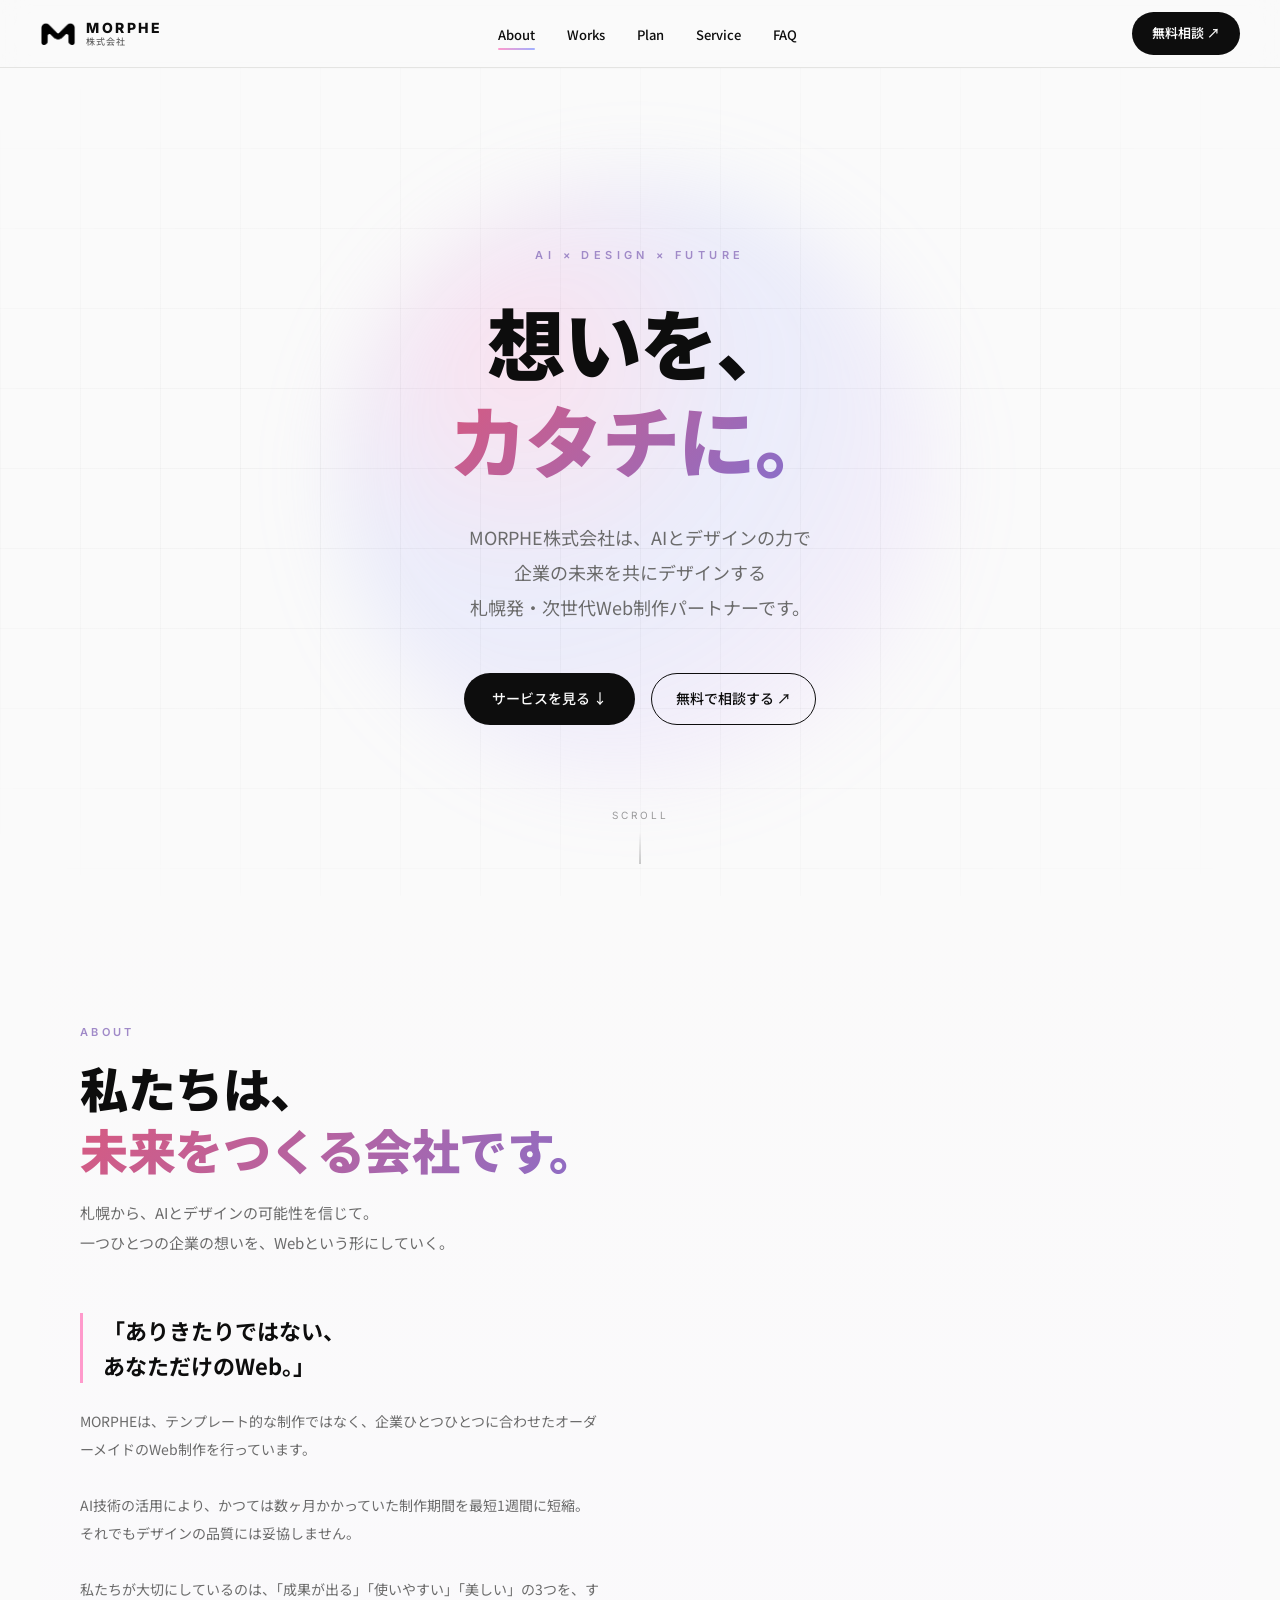
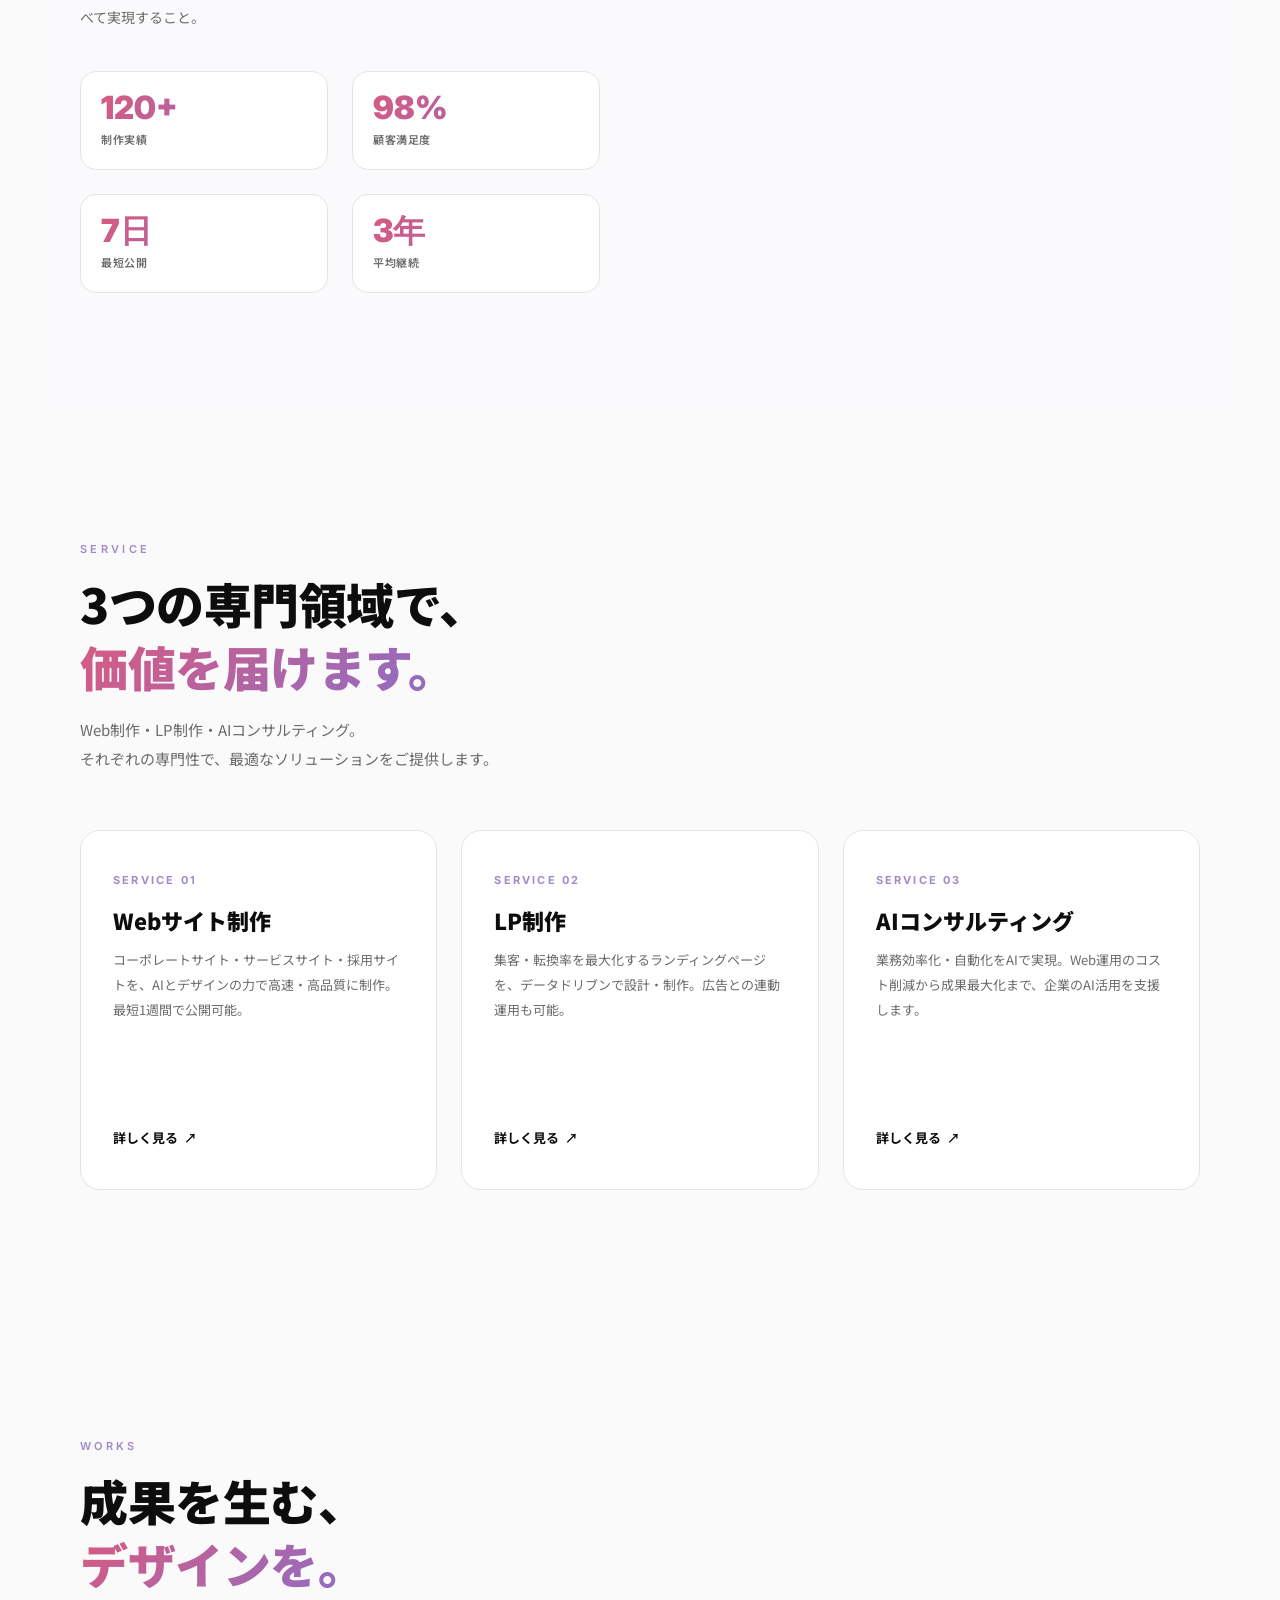
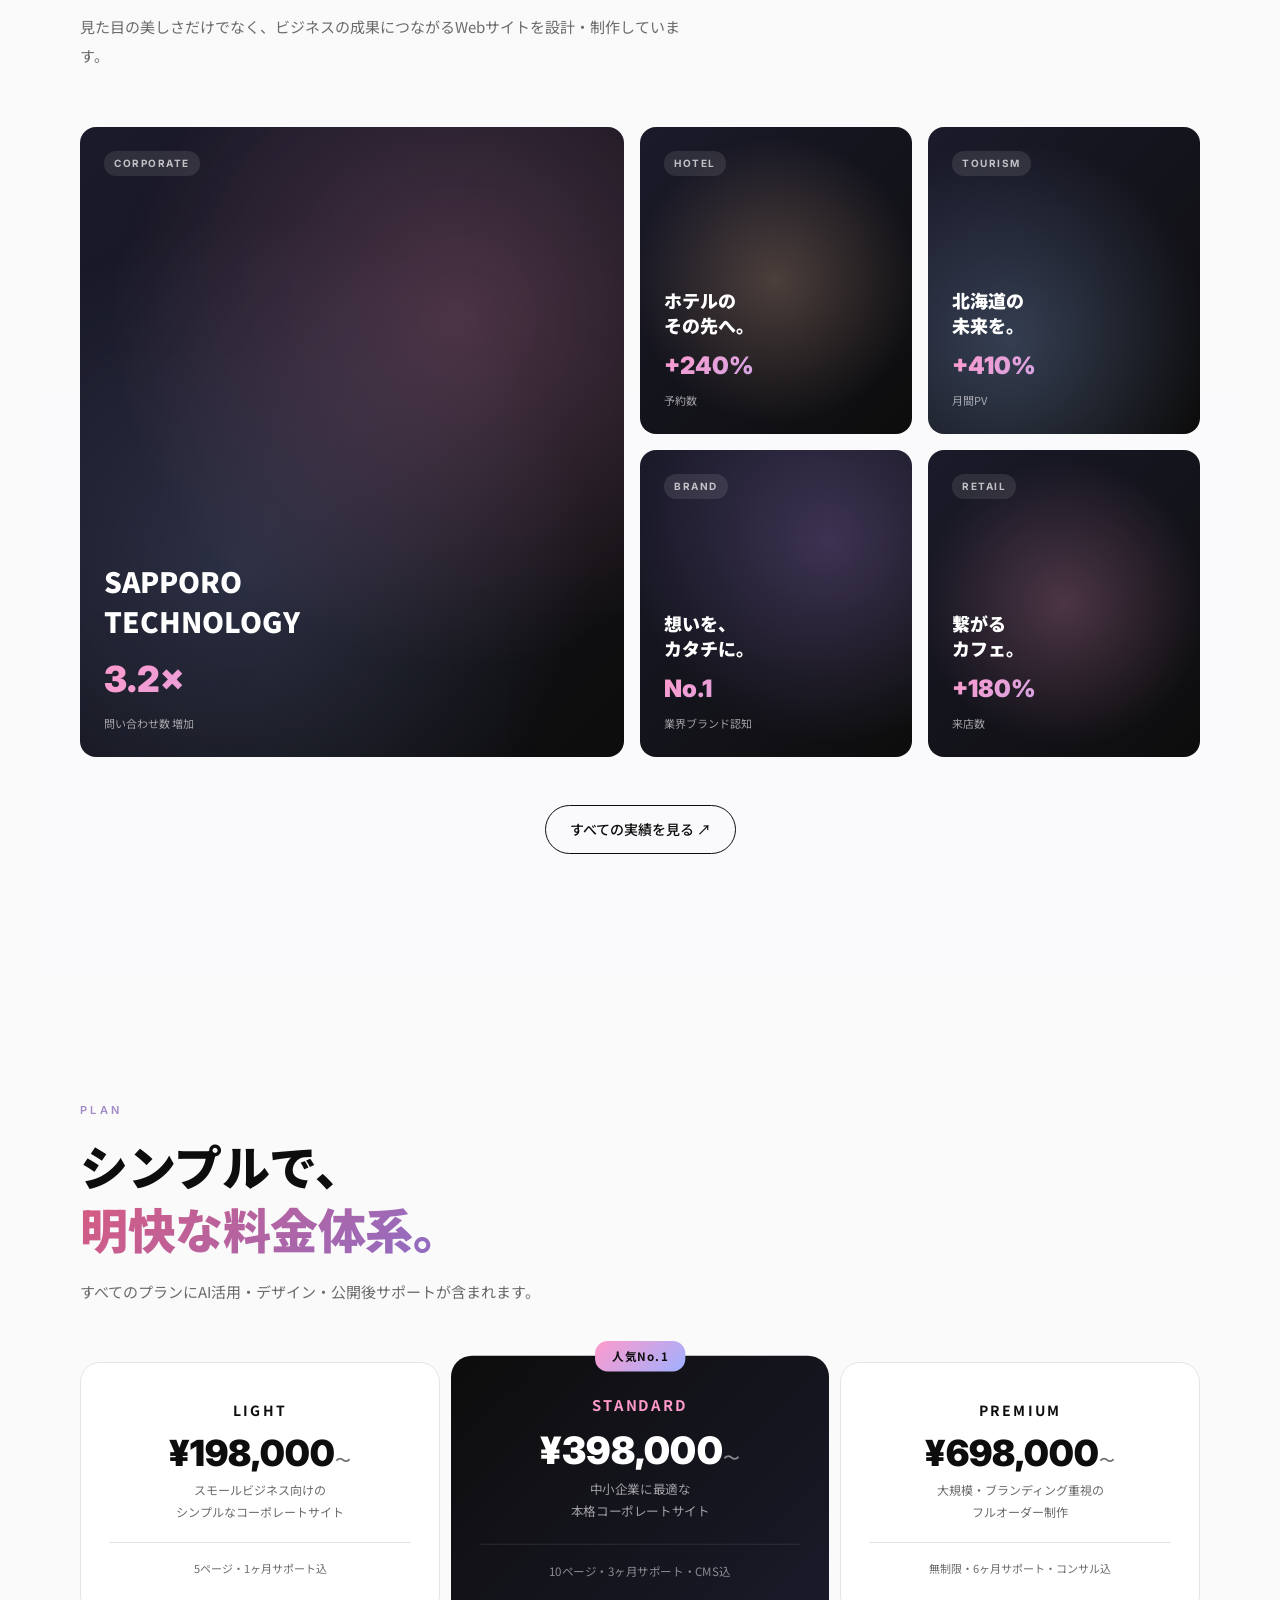
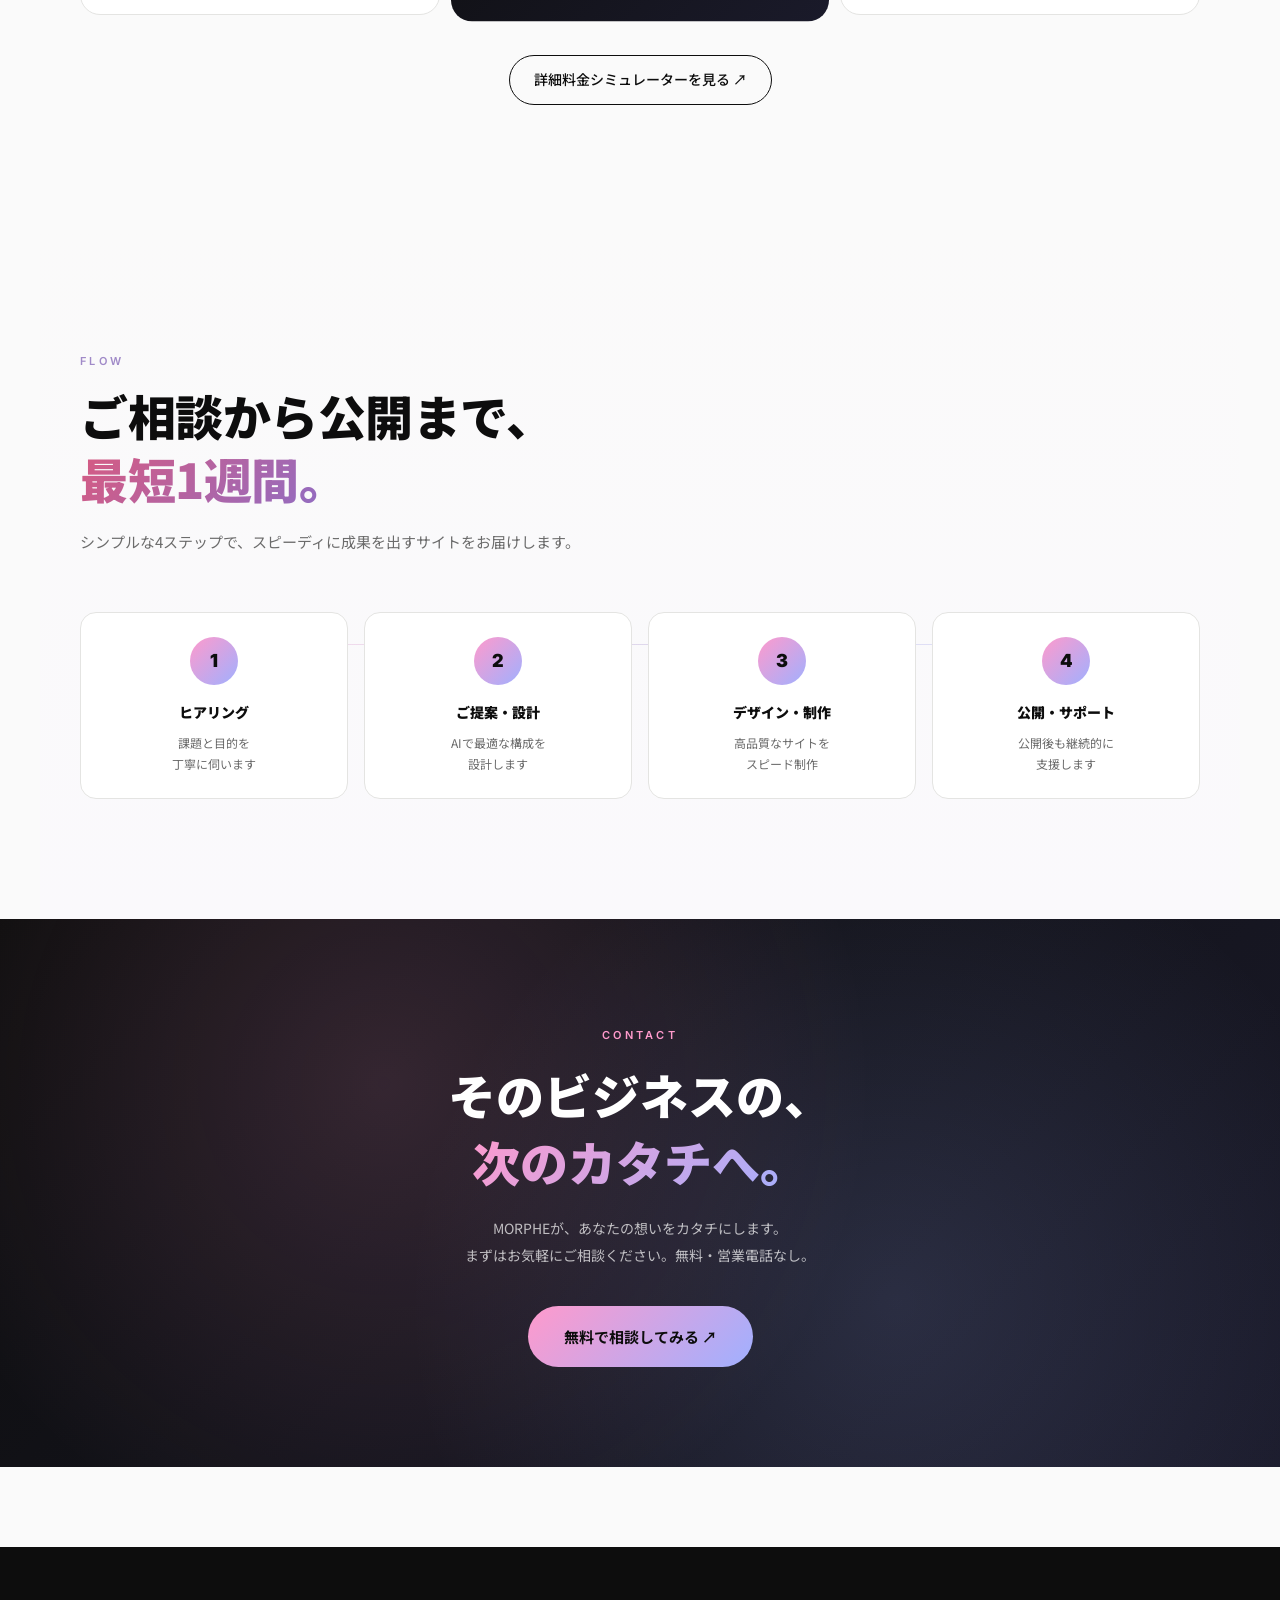
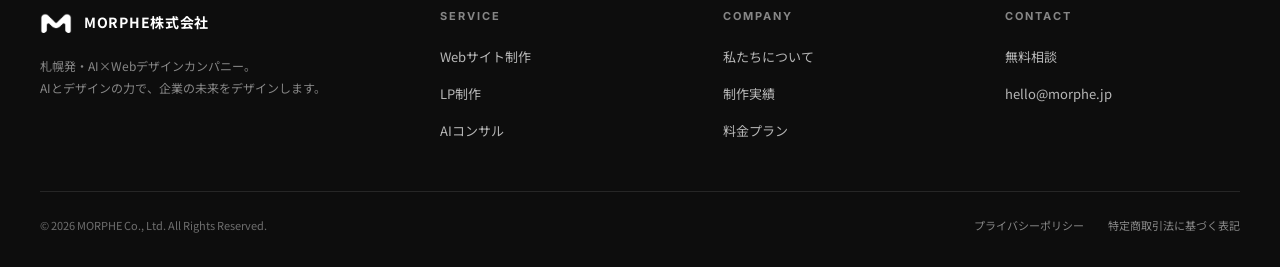
==== about/index.html @ a6b06834 "feat: LPをトップに復元 / コーポレートを/aboutに移動" ====
<!DOCTYPE html>
<html lang="ja">
<head>
  <meta charset="UTF-8">
  <meta name="viewport" content="width=device-width, initial-scale=1.0">
  <title>MORPHE株式会社 | AI × Design × Future</title>
  <meta name="description" content="札幌発・AI×Webデザインカンパニー。AIとデザインの力で、企業の未来をカタチにする次世代Web制作パートナー。">
  <meta name="keywords" content="MORPHE,Webデザイン,AI,札幌,Web制作,LP制作,AIコンサルティング">

  <!-- OGP -->
  <meta property="og:type" content="website">
  <meta property="og:title" content="MORPHE株式会社 | AI × Design × Future">
  <meta property="og:description" content="札幌発・AI×Webデザインカンパニー。AIとデザインの力で、企業の未来をカタチにする次世代Web制作パートナー。">
  <meta property="og:url" content="https://morphe-phi.vercel.app/">
  <meta property="og:image" content="https://morphe-phi.vercel.app/assets/morphe_logo_full.png">
  <meta property="og:site_name" content="MORPHE株式会社">

  <!-- Twitter Card -->
  <meta name="twitter:card" content="summary_large_image">
  <meta name="twitter:title" content="MORPHE株式会社 | AI × Design × Future">
  <meta name="twitter:description" content="札幌発・AI×Webデザインカンパニー。">

  <link rel="icon" type="image/png" href="/assets/morphe_m_only.png">

  <!-- フォント -->
  <link rel="preconnect" href="https://fonts.googleapis.com">
  <link rel="preconnect" href="https://fonts.gstatic.com" crossorigin>
  <link href="https://fonts.googleapis.com/css2?family=Noto+Sans+JP:wght@300;400;500;700;900&family=Inter:wght@300;400;500;600;700;800;900&display=swap" rel="stylesheet">

  <!-- 共通CSS -->
  <link rel="stylesheet" href="/shared/global.css">

  <!-- このページ専用CSS -->
  <style>
    /* ═══════════════════════════════════════════
       コーポレートTOP - ミニマル洗練
       ═══════════════════════════════════════════ */

    /* HERO */
    .corp-hero {
      position: relative;
      min-height: 92vh;
      display: flex;
      align-items: center;
      justify-content: center;
      padding: 80px 40px;
      overflow: hidden;
      background: var(--white);
    }

    .corp-hero-grid-bg {
      position: absolute;
      inset: 0;
      background-image:
        linear-gradient(rgba(13,13,13,0.04) 1px, transparent 1px),
        linear-gradient(90deg, rgba(13,13,13,0.04) 1px, transparent 1px);
      background-size: 80px 80px;
      mask-image: radial-gradient(ellipse 80% 70% at 50% 50%, black 30%, transparent 90%);
      -webkit-mask-image: radial-gradient(ellipse 80% 70% at 50% 50%, black 30%, transparent 90%);
      pointer-events: none;
    }

    .corp-hero-bg-blob {
      position: absolute;
      top: 50%;
      left: 50%;
      transform: translate(-50%, -50%);
      width: 70vmin;
      height: 70vmin;
      max-width: 600px;
      max-height: 600px;
      background: radial-gradient(circle at 30% 30%,
        rgba(255,154,204,0.25) 0%,
        rgba(160,176,255,0.18) 40%,
        rgba(201,160,255,0.12) 70%,
        transparent 90%);
      border-radius: 50%;
      filter: blur(40px);
      animation: blobFloat 12s ease-in-out infinite;
      z-index: 0;
    }

    @keyframes blobFloat {
      0%, 100% { transform: translate(-50%, -50%) scale(1); }
      50%      { transform: translate(-50%, -55%) scale(1.05); }
    }

    .corp-hero-inner {
      position: relative;
      z-index: 2;
      max-width: 720px;
      text-align: center;
    }

    .corp-hero-tag {
      display: inline-block;
      font-family: 'Inter', sans-serif;
      font-size: 11px;
      font-weight: 600;
      letter-spacing: 0.4em;
      color: var(--purple-2);
      margin-bottom: 28px;
      opacity: 0;
      animation: fadeInDown 0.8s 0.1s ease-out forwards;
    }

    .corp-hero-headline {
      font-size: clamp(40px, 7vw, 78px);
      font-weight: 900;
      line-height: 1.25;
      letter-spacing: -0.02em;
      color: var(--black);
      margin-bottom: 32px;
      opacity: 0;
      animation: fadeInDown 0.9s 0.4s ease-out forwards;
    }

    .corp-hero-headline .accent {
      background: linear-gradient(135deg, var(--pink-1) 0%, var(--purple-1) 50%, var(--blue-1) 100%);
      -webkit-background-clip: text;
      background-clip: text;
      color: transparent;
      background-size: 200% 100%;
      animation: gradientShift 8s ease-in-out infinite;
    }

    @keyframes gradientShift {
      0%, 100% { background-position: 0% 50%; }
      50%      { background-position: 100% 50%; }
    }

    .corp-hero-lead {
      font-size: clamp(15px, 2vw, 18px);
      color: var(--gray);
      line-height: 1.95;
      margin-bottom: 48px;
      opacity: 0;
      animation: fadeInDown 0.9s 0.7s ease-out forwards;
    }

    .corp-hero-cta-group {
      display: flex;
      gap: 16px;
      justify-content: center;
      flex-wrap: wrap;
      opacity: 0;
      animation: fadeInDown 0.9s 1.0s ease-out forwards;
    }

    @keyframes fadeInDown {
      from { opacity: 0; transform: translateY(-20px); }
      to   { opacity: 1; transform: translateY(0); }
    }

    .corp-hero-scroll {
      position: absolute;
      bottom: 32px;
      left: 50%;
      transform: translateX(-50%);
      display: flex;
      flex-direction: column;
      align-items: center;
      gap: 8px;
      font-family: 'Inter', sans-serif;
      font-size: 10px;
      letter-spacing: 0.3em;
      color: rgba(13,13,13,0.4);
      opacity: 0;
      animation: fadeIn 0.8s 1.5s ease-out forwards;
    }

    .corp-hero-scroll-line {
      width: 1px;
      height: 32px;
      background: linear-gradient(180deg, transparent, rgba(13,13,13,0.4));
      animation: scrollLine 2s ease-in-out infinite;
    }

    @keyframes scrollLine {
      0%   { transform: scaleY(0); transform-origin: top; }
      50%  { transform: scaleY(1); transform-origin: top; }
      51%  { transform: scaleY(1); transform-origin: bottom; }
      100% { transform: scaleY(0); transform-origin: bottom; }
    }

    @keyframes fadeIn { to { opacity: 1; } }

    /* ── 共通セクション ── */
    .section {
      max-width: 1200px;
      margin: 0 auto;
      padding: 120px 40px;
    }

    .section-tag {
      display: inline-block;
      font-family: 'Inter', sans-serif;
      font-size: 11px;
      font-weight: 600;
      letter-spacing: 0.3em;
      color: var(--purple-2);
      margin-bottom: 14px;
    }

    .section-title {
      font-size: clamp(30px, 4.5vw, 48px);
      font-weight: 900;
      line-height: 1.3;
      letter-spacing: -0.01em;
      margin-bottom: 18px;
    }

    .section-title .accent {
      background: linear-gradient(135deg, var(--pink-1) 0%, var(--purple-1) 100%);
      -webkit-background-clip: text;
      background-clip: text;
      color: transparent;
    }

    .section-lead {
      font-size: 15px;
      color: var(--gray);
      line-height: 1.95;
      max-width: 600px;
    }

    /* ═════ ABOUT ═════ */
    .about-section {
      background: linear-gradient(180deg, var(--white) 0%, #faf9fc 100%);
    }

    .about-grid {
      display: grid;
      grid-template-columns: 1fr 1fr;
      gap: 80px;
      align-items: center;
      margin-top: 56px;
    }

    .about-text-block {
      display: flex;
      flex-direction: column;
      gap: 24px;
    }

    .about-quote {
      font-size: 22px;
      font-weight: 700;
      line-height: 1.6;
      color: var(--black);
      padding-left: 20px;
      border-left: 3px solid var(--pink-2);
    }

    .about-body {
      font-size: 14px;
      color: var(--gray);
      line-height: 2;
    }

    .about-stats {
      display: grid;
      grid-template-columns: 1fr 1fr;
      gap: 24px;
      margin-top: 16px;
    }

    .about-stat {
      padding: 20px;
      background: white;
      border-radius: 16px;
      border: 1px solid var(--border);
    }

    .about-stat-num {
      font-family: 'Inter', sans-serif;
      font-size: 32px;
      font-weight: 900;
      line-height: 1;
      background: linear-gradient(135deg, var(--pink-1), var(--purple-1));
      -webkit-background-clip: text;
      background-clip: text;
      color: transparent;
      margin-bottom: 6px;
    }

    .about-stat-label {
      font-size: 11px;
      font-weight: 600;
      color: var(--gray);
      letter-spacing: 0.05em;
    }

    .about-visual {
      position: relative;
      aspect-ratio: 1 / 1;
      max-width: 420px;
      margin: 0 auto;
    }

    .about-visual-bg {
      position: absolute;
      inset: 0;
      border-radius: 50%;
      background: radial-gradient(circle at 30% 30%,
        rgba(255,200,220,0.6) 0%,
        rgba(220,210,255,0.4) 50%,
        transparent 90%);
      filter: blur(20px);
    }

    .about-visual-img {
      position: absolute;
      inset: 8%;
      display: flex;
      align-items: center;
      justify-content: center;
      animation: charFloat 5s ease-in-out infinite;
      filter: drop-shadow(0 25px 40px rgba(180,150,220,0.35));
    }

    .about-visual-img img {
      max-width: 100%;
      max-height: 100%;
      width: auto;
      height: auto;
      object-fit: contain;
    }

    @keyframes charFloat {
      0%, 100% { transform: translateY(0); }
      50%      { transform: translateY(-12px); }
    }

    /* ═════ SERVICE（3カード）─ クリックでLPへ ═════ */
    .service-section {
      background: var(--white);
    }

    .service-cards {
      display: grid;
      grid-template-columns: repeat(3, 1fr);
      gap: 24px;
      margin-top: 56px;
    }

    .service-card {
      position: relative;
      padding: 40px 32px;
      background: white;
      border: 1px solid var(--border);
      border-radius: 20px;
      transition: transform 0.4s cubic-bezier(0.4,0,0.2,1), box-shadow 0.4s, border-color 0.4s;
      text-decoration: none;
      color: inherit;
      cursor: pointer;
      overflow: hidden;
      display: flex;
      flex-direction: column;
      min-height: 360px;
    }

    .service-card::before {
      content: '';
      position: absolute;
      top: 0;
      left: 0;
      right: 0;
      height: 3px;
      background: linear-gradient(90deg, var(--pink-2), var(--purple-2), var(--blue-2));
      transform: scaleX(0);
      transform-origin: left;
      transition: transform 0.5s ease;
    }

    .service-card:hover {
      transform: translateY(-8px);
      box-shadow: 0 30px 60px rgba(180,150,220,0.18);
      border-color: transparent;
    }

    .service-card:hover::before { transform: scaleX(1); }

    .service-card-num {
      font-family: 'Inter', sans-serif;
      font-size: 11px;
      font-weight: 700;
      letter-spacing: 0.2em;
      color: var(--purple-2);
      margin-bottom: 16px;
    }

    .service-card-title {
      font-size: 22px;
      font-weight: 900;
      line-height: 1.4;
      margin-bottom: 12px;
    }

    .service-card-desc {
      font-size: 13px;
      color: var(--gray);
      line-height: 1.9;
      margin-bottom: 24px;
      flex: 1;
    }

    .service-card-link {
      display: inline-flex;
      align-items: center;
      gap: 6px;
      font-size: 13px;
      font-weight: 700;
      color: var(--black);
      transition: gap 0.3s;
    }

    .service-card:hover .service-card-link { gap: 10px; }

    .service-card-link::after {
      content: '↗';
      transition: transform 0.3s;
    }

    .service-card:hover .service-card-link::after {
      transform: rotate(45deg);
    }

    /* ═════ WORKS（実績ギャラリー）═════ */
    .works-section {
      background: linear-gradient(180deg, var(--white) 0%, #faf9fc 100%);
    }

    .works-grid {
      display: grid;
      grid-template-columns: 2fr 1fr 1fr;
      grid-template-rows: 1fr 1fr;
      gap: 16px;
      margin-top: 56px;
      aspect-ratio: 16 / 9;
    }

    .work-item {
      position: relative;
      border-radius: 16px;
      overflow: hidden;
      cursor: pointer;
      background: linear-gradient(135deg, #1a1a2a 0%, #0d0d0d 100%);
      transition: transform 0.4s, box-shadow 0.4s;
    }

    .work-item:hover {
      transform: translateY(-4px);
      box-shadow: 0 20px 40px rgba(0,0,0,0.2);
    }

    .work-item:nth-child(1) { grid-column: 1 / 2; grid-row: 1 / 3; }

    .work-item-bg {
      position: absolute;
      inset: 0;
      opacity: 0.6;
    }

    .work-item:nth-child(1) .work-item-bg {
      background: radial-gradient(circle at 70% 30%, rgba(255,154,204,0.4), transparent 60%),
                  radial-gradient(circle at 30% 70%, rgba(160,180,255,0.3), transparent 60%);
    }

    .work-item:nth-child(2) .work-item-bg {
      background: radial-gradient(circle at 50% 50%, rgba(255,200,160,0.4), transparent 70%);
    }

    .work-item:nth-child(3) .work-item-bg {
      background: radial-gradient(circle at 30% 70%, rgba(160,200,255,0.4), transparent 70%);
    }

    .work-item:nth-child(4) .work-item-bg {
      background: radial-gradient(circle at 70% 30%, rgba(190,150,255,0.4), transparent 70%);
    }

    .work-item:nth-child(5) .work-item-bg {
      background: radial-gradient(circle at 50% 50%, rgba(255,160,200,0.4), transparent 70%);
    }

    .work-item-content {
      position: relative;
      z-index: 2;
      padding: 24px;
      height: 100%;
      display: flex;
      flex-direction: column;
      justify-content: space-between;
      color: white;
    }

    .work-item-tag {
      display: inline-block;
      font-family: 'Inter', sans-serif;
      font-size: 10px;
      font-weight: 700;
      letter-spacing: 0.15em;
      color: rgba(255,255,255,0.7);
      padding: 4px 10px;
      background: rgba(255,255,255,0.1);
      border-radius: 12px;
      align-self: flex-start;
      backdrop-filter: blur(10px);
      -webkit-backdrop-filter: blur(10px);
    }

    .work-item-title {
      font-size: 18px;
      font-weight: 900;
      line-height: 1.4;
    }

    .work-item:nth-child(1) .work-item-title { font-size: 28px; }

    .work-item-stat {
      font-family: 'Inter', sans-serif;
      font-size: 24px;
      font-weight: 900;
      background: linear-gradient(135deg, var(--pink-2), var(--blue-2));
      -webkit-background-clip: text;
      background-clip: text;
      color: transparent;
      margin-top: 8px;
    }

    .work-item:nth-child(1) .work-item-stat { font-size: 36px; }

    .work-item-stat-label {
      font-size: 11px;
      color: rgba(255,255,255,0.6);
      margin-top: 4px;
    }

    .works-cta {
      text-align: center;
      margin-top: 48px;
    }

    /* ═════ PLAN（料金概要のみ）═════ */
    .plan-section {
      background: var(--white);
    }

    .plan-cards {
      display: grid;
      grid-template-columns: repeat(3, 1fr);
      gap: 20px;
      margin-top: 56px;
    }

    .plan-card {
      padding: 36px 28px;
      background: white;
      border: 1px solid var(--border);
      border-radius: 20px;
      text-align: center;
      transition: transform 0.3s, box-shadow 0.3s;
    }

    .plan-card.featured {
      background: linear-gradient(135deg, #0d0d0d 0%, #1a1a2a 100%);
      color: white;
      border: none;
      transform: scale(1.05);
      position: relative;
    }

    .plan-card.featured::before {
      content: '人気No.1';
      position: absolute;
      top: -14px;
      left: 50%;
      transform: translateX(-50%);
      background: linear-gradient(135deg, var(--pink-2), var(--blue-2));
      color: var(--black);
      padding: 5px 16px;
      border-radius: 12px;
      font-size: 11px;
      font-weight: 700;
      letter-spacing: 0.1em;
    }

    .plan-card-name {
      font-size: 14px;
      font-weight: 700;
      letter-spacing: 0.15em;
      margin-bottom: 12px;
    }

    .plan-card.featured .plan-card-name { color: var(--pink-2); }

    .plan-card-price {
      font-family: 'Inter', sans-serif;
      font-size: 36px;
      font-weight: 900;
      line-height: 1;
      margin-bottom: 8px;
    }

    .plan-card-price small {
      font-size: 16px;
      font-weight: 500;
      color: var(--gray);
    }

    .plan-card.featured .plan-card-price small { color: rgba(255,255,255,0.5); }

    .plan-card-desc {
      font-size: 12px;
      color: var(--gray);
      line-height: 1.8;
      margin-bottom: 20px;
    }

    .plan-card.featured .plan-card-desc { color: rgba(255,255,255,0.6); }

    .plan-card-meta {
      font-size: 11px;
      color: var(--gray);
      padding-top: 16px;
      border-top: 1px solid var(--border);
    }

    .plan-card.featured .plan-card-meta {
      color: rgba(255,255,255,0.5);
      border-top-color: rgba(255,255,255,0.1);
    }

    .plan-cta {
      text-align: center;
      margin-top: 40px;
    }

    /* ═════ FLOW（4ステップ）═════ */
    .flow-section {
      background: linear-gradient(180deg, var(--white) 0%, #faf9fc 100%);
    }

    .flow-steps {
      display: grid;
      grid-template-columns: repeat(4, 1fr);
      gap: 16px;
      margin-top: 56px;
      position: relative;
    }

    .flow-steps::before {
      content: '';
      position: absolute;
      top: 32px;
      left: 5%;
      right: 5%;
      height: 1px;
      background: linear-gradient(90deg, var(--pink-2), var(--purple-2), var(--blue-2));
      opacity: 0.3;
      z-index: 0;
    }

    .flow-step {
      position: relative;
      z-index: 1;
      padding: 24px;
      background: white;
      border: 1px solid var(--border);
      border-radius: 16px;
      text-align: center;
    }

    .flow-step-num {
      width: 48px;
      height: 48px;
      margin: 0 auto 16px;
      border-radius: 50%;
      background: linear-gradient(135deg, var(--pink-2), var(--blue-2));
      color: var(--black);
      display: flex;
      align-items: center;
      justify-content: center;
      font-family: 'Inter', sans-serif;
      font-size: 18px;
      font-weight: 900;
    }

    .flow-step-title {
      font-size: 14px;
      font-weight: 900;
      margin-bottom: 8px;
    }

    .flow-step-desc {
      font-size: 12px;
      color: var(--gray);
      line-height: 1.7;
    }

    /* ═════ CONTACT CTA ═════ */
    .contact-cta-section {
      position: relative;
      background: linear-gradient(135deg, #0d0d0d 0%, #1a1a2a 100%);
      color: white;
      padding: 100px 40px;
      overflow: hidden;
      text-align: center;
    }

    .contact-cta-section::before {
      content: '';
      position: absolute;
      inset: 0;
      background: radial-gradient(circle at 30% 30%, rgba(255,154,204,0.15), transparent 50%),
                  radial-gradient(circle at 70% 70%, rgba(160,180,255,0.15), transparent 50%);
      pointer-events: none;
    }

    .contact-cta-inner {
      position: relative;
      z-index: 2;
      max-width: 720px;
      margin: 0 auto;
    }

    .contact-cta-tag {
      display: inline-block;
      font-family: 'Inter', sans-serif;
      font-size: 11px;
      font-weight: 600;
      letter-spacing: 0.3em;
      color: var(--pink-2);
      margin-bottom: 16px;
    }

    .contact-cta-title {
      font-size: clamp(30px, 5vw, 48px);
      font-weight: 900;
      line-height: 1.4;
      margin-bottom: 20px;
    }

    .contact-cta-title .accent {
      background: linear-gradient(135deg, var(--pink-2) 0%, var(--blue-2) 100%);
      -webkit-background-clip: text;
      background-clip: text;
      color: transparent;
    }

    .contact-cta-body {
      font-size: 14px;
      color: rgba(255,255,255,0.7);
      line-height: 1.95;
      margin-bottom: 36px;
    }

    .contact-cta-button {
      display: inline-flex;
      align-items: center;
      gap: 8px;
      background: linear-gradient(135deg, var(--pink-2), var(--blue-2));
      color: var(--black);
      padding: 18px 36px;
      border-radius: 50px;
      font-size: 15px;
      font-weight: 700;
      text-decoration: none;
      transition: transform 0.3s, box-shadow 0.3s;
    }

    .contact-cta-button:hover {
      transform: translateY(-3px);
      box-shadow: 0 16px 40px rgba(255,154,204,0.3);
    }

    /* ═════ レスポンシブ ═════ */
    @media (max-width: 900px) {
      .section { padding: 80px 24px; }
      .corp-hero { padding: 60px 24px; min-height: 88vh; }

      .about-grid {
        grid-template-columns: 1fr;
        gap: 48px;
      }
      .about-visual { max-width: 320px; }

      .service-cards { grid-template-columns: 1fr; }
      .service-card { min-height: auto; }

      .works-grid {
        grid-template-columns: 1fr 1fr;
        grid-template-rows: auto;
        aspect-ratio: auto;
      }
      .work-item:nth-child(1) {
        grid-column: 1 / 3;
        grid-row: auto;
        aspect-ratio: 16 / 10;
      }
      .work-item:not(:nth-child(1)) { aspect-ratio: 4 / 3; }

      .plan-cards { grid-template-columns: 1fr; gap: 24px; }
      .plan-card.featured { transform: none; }

      .flow-steps {
        grid-template-columns: 1fr 1fr;
        gap: 12px;
      }
      .flow-steps::before { display: none; }
    }

    @media (max-width: 600px) {
      .section { padding: 60px 20px; }
      .corp-hero { padding: 48px 20px; min-height: auto; }
      .corp-hero-cta-group .btn-outline { display: none; }
      .about-stats { grid-template-columns: 1fr; }
      .flow-steps { grid-template-columns: 1fr; }
      .contact-cta-section { padding: 72px 20px; }
    }
  </style>
</head>
<body>

<!-- ═══ スクロール進捗バー ═══ -->
<div id="scroll-progress"></div>

<!-- ═══ グローバルナビゲーション ═══ -->
<nav class="global-nav">
  <a href="/" class="nav-logo">
    <div class="nav-logo-icon">
      <img src="/assets/morphe_m_only.png" alt="MORPHE">
    </div>
    <div class="nav-logo-text">
      <span class="logo-morphe">MORPHE</span>
      <span class="logo-kaisha">株式会社</span>
    </div>
  </a>
  <ul class="nav-links">
    <li><a href="/about">About</a></li>
    <li><a href="/works">Works</a></li>
    <li><a href="/#pricing">Plan</a></li>
    <li><a href="/#service">Service</a></li>
    <li><a href="/#faq">FAQ</a></li>
  </ul>
  <a href="/contact" class="nav-cta">無料相談 ↗</a>
</nav>

<!-- ═══ HERO（ミニマル・洗練） ═══ -->
<section class="corp-hero">
  <div class="corp-hero-grid-bg"></div>
  <div class="corp-hero-bg-blob"></div>
  <div class="corp-hero-inner">
    <div class="corp-hero-tag">AI × DESIGN × FUTURE</div>
    <h1 class="corp-hero-headline">
      想いを、<br>
      <span class="accent">カタチに。</span>
    </h1>
    <p class="corp-hero-lead">
      MORPHE株式会社は、AIとデザインの力で<br>
      企業の未来を共にデザインする<br>
      札幌発・次世代Web制作パートナーです。
    </p>
    <div class="corp-hero-cta-group">
      <a href="#service" class="btn-primary">サービスを見る ↓</a>
      <a href="/contact" class="btn-outline">無料で相談する ↗</a>
    </div>
  </div>
  <div class="corp-hero-scroll">
    <span>SCROLL</span>
    <div class="corp-hero-scroll-line"></div>
  </div>
</section>

<!-- ═══ ABOUT ═══ -->
<section class="section about-section" id="about">
  <span class="section-tag">ABOUT</span>
  <h2 class="section-title">
    私たちは、<br>
    <span class="accent">未来をつくる会社です。</span>
  </h2>
  <p class="section-lead">
    札幌から、AIとデザインの可能性を信じて。<br>
    一つひとつの企業の想いを、Webという形にしていく。
  </p>

  <div class="about-grid">
    <div class="about-text-block">
      <p class="about-quote">
        「ありきたりではない、<br>
        あなただけのWeb。」
      </p>
      <p class="about-body">
        MORPHEは、テンプレート的な制作ではなく、企業ひとつひとつに合わせたオーダーメイドのWeb制作を行っています。<br><br>
        AI技術の活用により、かつては数ヶ月かかっていた制作期間を最短1週間に短縮。それでもデザインの品質には妥協しません。<br><br>
        私たちが大切にしているのは、「成果が出る」「使いやすい」「美しい」の3つを、すべて実現すること。
      </p>
      <div class="about-stats">
        <div class="about-stat">
          <div class="about-stat-num">120+</div>
          <div class="about-stat-label">制作実績</div>
        </div>
        <div class="about-stat">
          <div class="about-stat-num">98%</div>
          <div class="about-stat-label">顧客満足度</div>
        </div>
        <div class="about-stat">
          <div class="about-stat-num">7日</div>
          <div class="about-stat-label">最短公開</div>
        </div>
        <div class="about-stat">
          <div class="about-stat-num">3年</div>
          <div class="about-stat-label">平均継続</div>
        </div>
      </div>
    </div>
    <div class="about-visual">
      <div class="about-visual-bg"></div>
      <div class="about-visual-img">
        <img src="/assets/morph_welcome.png" alt="MORPHE">
      </div>
    </div>
  </div>
</section>

<!-- ═══ SERVICE（3カード→各LPへ）═══ -->
<section class="section service-section" id="service">
  <span class="section-tag">SERVICE</span>
  <h2 class="section-title">
    3つの専門領域で、<br>
    <span class="accent">価値を届けます。</span>
  </h2>
  <p class="section-lead">
    Web制作・LP制作・AIコンサルティング。<br>
    それぞれの専門性で、最適なソリューションをご提供します。
  </p>

  <div class="service-cards">
    <a href="/lp/web-design" class="service-card">
      <div class="service-card-num">SERVICE 01</div>
      <h3 class="service-card-title">Webサイト制作</h3>
      <p class="service-card-desc">
        コーポレートサイト・サービスサイト・採用サイトを、AIとデザインの力で高速・高品質に制作。最短1週間で公開可能。
      </p>
      <span class="service-card-link">詳しく見る</span>
    </a>

    <a href="/lp/lp-design" class="service-card">
      <div class="service-card-num">SERVICE 02</div>
      <h3 class="service-card-title">LP制作</h3>
      <p class="service-card-desc">
        集客・転換率を最大化するランディングページを、データドリブンで設計・制作。広告との連動運用も可能。
      </p>
      <span class="service-card-link">詳しく見る</span>
    </a>

    <a href="/lp/ai-consulting" class="service-card">
      <div class="service-card-num">SERVICE 03</div>
      <h3 class="service-card-title">AIコンサルティング</h3>
      <p class="service-card-desc">
        業務効率化・自動化をAIで実現。Web運用のコスト削減から成果最大化まで、企業のAI活用を支援します。
      </p>
      <span class="service-card-link">詳しく見る</span>
    </a>
  </div>
</section>

<!-- ═══ WORKS ═══ -->
<section class="section works-section" id="works">
  <span class="section-tag">WORKS</span>
  <h2 class="section-title">
    成果を生む、<br>
    <span class="accent">デザインを。</span>
  </h2>
  <p class="section-lead">
    見た目の美しさだけでなく、ビジネスの成果につながるWebサイトを設計・制作しています。
  </p>

  <div class="works-grid">
    <div class="work-item">
      <div class="work-item-bg"></div>
      <div class="work-item-content">
        <span class="work-item-tag">CORPORATE</span>
        <div>
          <div class="work-item-title">SAPPORO<br>TECHNOLOGY</div>
          <div class="work-item-stat">3.2×</div>
          <div class="work-item-stat-label">問い合わせ数 増加</div>
        </div>
      </div>
    </div>

    <div class="work-item">
      <div class="work-item-bg"></div>
      <div class="work-item-content">
        <span class="work-item-tag">HOTEL</span>
        <div>
          <div class="work-item-title">ホテルの<br>その先へ。</div>
          <div class="work-item-stat">+240%</div>
          <div class="work-item-stat-label">予約数</div>
        </div>
      </div>
    </div>

    <div class="work-item">
      <div class="work-item-bg"></div>
      <div class="work-item-content">
        <span class="work-item-tag">TOURISM</span>
        <div>
          <div class="work-item-title">北海道の<br>未来を。</div>
          <div class="work-item-stat">+410%</div>
          <div class="work-item-stat-label">月間PV</div>
        </div>
      </div>
    </div>

    <div class="work-item">
      <div class="work-item-bg"></div>
      <div class="work-item-content">
        <span class="work-item-tag">BRAND</span>
        <div>
          <div class="work-item-title">想いを、<br>カタチに。</div>
          <div class="work-item-stat">No.1</div>
          <div class="work-item-stat-label">業界ブランド認知</div>
        </div>
      </div>
    </div>

    <div class="work-item">
      <div class="work-item-bg"></div>
      <div class="work-item-content">
        <span class="work-item-tag">RETAIL</span>
        <div>
          <div class="work-item-title">繋がる<br>カフェ。</div>
          <div class="work-item-stat">+180%</div>
          <div class="work-item-stat-label">来店数</div>
        </div>
      </div>
    </div>
  </div>

  <div class="works-cta">
    <a href="/works" class="btn-outline">すべての実績を見る ↗</a>
  </div>
</section>

<!-- ═══ PLAN ═══ -->
<section class="section plan-section" id="plan">
  <span class="section-tag">PLAN</span>
  <h2 class="section-title">
    シンプルで、<br>
    <span class="accent">明快な料金体系。</span>
  </h2>
  <p class="section-lead">
    すべてのプランにAI活用・デザイン・公開後サポートが含まれます。
  </p>

  <div class="plan-cards">
    <div class="plan-card">
      <div class="plan-card-name">LIGHT</div>
      <div class="plan-card-price">¥198,000<small>〜</small></div>
      <p class="plan-card-desc">スモールビジネス向けの<br>シンプルなコーポレートサイト</p>
      <div class="plan-card-meta">5ページ・1ヶ月サポート込</div>
    </div>

    <div class="plan-card featured">
      <div class="plan-card-name">STANDARD</div>
      <div class="plan-card-price">¥398,000<small>〜</small></div>
      <p class="plan-card-desc">中小企業に最適な<br>本格コーポレートサイト</p>
      <div class="plan-card-meta">10ページ・3ヶ月サポート・CMS込</div>
    </div>

    <div class="plan-card">
      <div class="plan-card-name">PREMIUM</div>
      <div class="plan-card-price">¥698,000<small>〜</small></div>
      <p class="plan-card-desc">大規模・ブランディング重視の<br>フルオーダー制作</p>
      <div class="plan-card-meta">無制限・6ヶ月サポート・コンサル込</div>
    </div>
  </div>

  <div class="plan-cta">
    <a href="/lp/web-design#pricing" class="btn-outline">詳細料金シミュレーターを見る ↗</a>
  </div>
</section>

<!-- ═══ FLOW ═══ -->
<section class="section flow-section" id="flow">
  <span class="section-tag">FLOW</span>
  <h2 class="section-title">
    ご相談から公開まで、<br>
    <span class="accent">最短1週間。</span>
  </h2>
  <p class="section-lead">
    シンプルな4ステップで、スピーディに成果を出すサイトをお届けします。
  </p>

  <div class="flow-steps">
    <div class="flow-step">
      <div class="flow-step-num">1</div>
      <div class="flow-step-title">ヒアリング</div>
      <div class="flow-step-desc">課題と目的を<br>丁寧に伺います</div>
    </div>
    <div class="flow-step">
      <div class="flow-step-num">2</div>
      <div class="flow-step-title">ご提案・設計</div>
      <div class="flow-step-desc">AIで最適な構成を<br>設計します</div>
    </div>
    <div class="flow-step">
      <div class="flow-step-num">3</div>
      <div class="flow-step-title">デザイン・制作</div>
      <div class="flow-step-desc">高品質なサイトを<br>スピード制作</div>
    </div>
    <div class="flow-step">
      <div class="flow-step-num">4</div>
      <div class="flow-step-title">公開・サポート</div>
      <div class="flow-step-desc">公開後も継続的に<br>支援します</div>
    </div>
  </div>
</section>

<!-- ═══ CONTACT CTA ═══ -->
<section class="contact-cta-section" id="contact">
  <div class="contact-cta-inner">
    <span class="contact-cta-tag">CONTACT</span>
    <h2 class="contact-cta-title">
      そのビジネスの、<br>
      <span class="accent">次のカタチへ。</span>
    </h2>
    <p class="contact-cta-body">
      MORPHEが、あなたの想いをカタチにします。<br>
      まずはお気軽にご相談ください。無料・営業電話なし。
    </p>
    <a href="/contact" class="contact-cta-button">無料で相談してみる ↗</a>
  </div>
</section>

<!-- ═══ グローバルフッター ═══ -->
<footer class="global-footer">
  <div class="footer-inner">
    <div class="footer-brand">
      <div class="footer-logo">
        <div class="footer-logo-icon">
          <img src="/assets/morphe_m_only.png" alt="MORPHE">
        </div>
        <span class="footer-company-text">MORPHE株式会社</span>
      </div>
      <p class="footer-tagline">
        札幌発・AI×Webデザインカンパニー。<br>
        AIとデザインの力で、企業の未来をデザインします。
      </p>
    </div>

    <div class="footer-col">
      <div class="footer-col-title">SERVICE</div>
      <ul>
        <li><a href="/lp/web-design">Webサイト制作</a></li>
        <li><a href="/lp/lp-design">LP制作</a></li>
        <li><a href="/lp/ai-consulting">AIコンサル</a></li>
      </ul>
    </div>

    <div class="footer-col">
      <div class="footer-col-title">COMPANY</div>
      <ul>
        <li><a href="/#about">私たちについて</a></li>
        <li><a href="/works">制作実績</a></li>
        <li><a href="/#plan">料金プラン</a></li>
      </ul>
    </div>

    <div class="footer-col">
      <div class="footer-col-title">CONTACT</div>
      <ul>
        <li><a href="/contact">無料相談</a></li>
        <li><a href="mailto:hello@morphe.jp">hello@morphe.jp</a></li>
      </ul>
    </div>
  </div>

  <div class="footer-bottom">
    <span>© 2026 MORPHE Co., Ltd. All Rights Reserved.</span>
    <ul class="footer-legal-links">
      <li><a href="/privacy">プライバシーポリシー</a></li>
      <li><a href="/tokushoho">特定商取引法に基づく表記</a></li>
    </ul>
  </div>
</footer>

<!-- ═══ フローティング相談ボタン ═══ -->
<a href="/contact" class="floating-cta">
  <span class="floating-cta-pulse"></span>
  <span>無料相談する</span>
</a>

<!-- ═══ 進化するモーフ ═══ -->
<div id="morph-evolution" title="スクロールで進化するモーフ">
  <div class="morph-evo-ring"></div>
  <div class="morph-evo-stage-label" id="morphStageLabel">STAGE 0</div>
  <div class="morph-evo-bubble" id="morphBubble">こんにちは！</div>
  <div class="morph-evo-img">
    <img id="morphEvoImg" data-assets-base="/assets" src="/assets/morph_egg.png" alt="進化するモーフ">
  </div>
</div>

<!-- ═══ 共通JS ═══ -->
<script src="/shared/global.js"></script>

</body>
</html>
---- shared/global.css ----
/* ═══════════════════════════════════════════
   MORPHE 共通CSS（design tokens + コンポーネント）
   ═══════════════════════════════════════════ */

/* ── デザイントークン ── */
:root {
  --black: #0d0d0d;
  --white: #fafafa;
  --gray: #6b6b6b;
  --light-gray: #f4f4f2;
  --border: #e4e4e2;
  --morph-pink: rgba(255,140,180,0.75);
  --morph-blue: rgba(160,180,255,0.7);
  --morph-purple: rgba(190,150,255,0.72);
  --morph-peach: rgba(255,200,160,0.65);

  /* グラデーション色 */
  --pink-1: #d85a80;
  --pink-2: #ff9acc;
  --pink-3: #ff7090;
  --purple-1: #8b6ec8;
  --purple-2: #a08ac8;
  --purple-3: #c9a0ff;
  --blue-1: #5a8ad0;
  --blue-2: #a0b0ff;
  --blue-3: #6a8ad0;
}

* { box-sizing: border-box; margin: 0; padding: 0; }

html { scroll-behavior: smooth; }

body {
  font-family: 'Noto Sans JP', sans-serif;
  background: var(--white);
  color: var(--black);
  line-height: 1.7;
  -webkit-font-smoothing: antialiased;
  -moz-osx-font-smoothing: grayscale;
}

a { color: inherit; text-decoration: none; }

img { max-width: 100%; display: block; }

/* ═══════════════════════════════════════════
   共通ナビゲーション
   ═══════════════════════════════════════════ */
.global-nav {
  position: sticky;
  top: 0;
  z-index: 100;
  background: rgba(250,250,250,0.85);
  backdrop-filter: blur(14px);
  -webkit-backdrop-filter: blur(14px);
  border-bottom: 1px solid var(--border);
  padding: 0 40px;
  height: 68px;
  display: flex;
  align-items: center;
  justify-content: space-between;
  gap: 32px;
}

.nav-logo {
  display: flex;
  align-items: center;
  gap: 10px;
  text-decoration: none;
}

.nav-logo-icon {
  width: 36px;
  height: 36px;
  display: flex;
  align-items: center;
  justify-content: center;
  flex-shrink: 0;
}

.nav-logo-icon img {
  width: 100%;
  height: 100%;
  object-fit: contain;
}

.nav-logo-text {
  display: flex;
  flex-direction: column;
  line-height: 1;
}

.logo-morphe {
  font-family: 'Inter', sans-serif;
  font-size: 14px;
  font-weight: 800;
  letter-spacing: 0.18em;
  color: var(--black);
}

.logo-kaisha {
  font-size: 9px;
  font-weight: 500;
  color: var(--gray);
  letter-spacing: 0.1em;
  margin-top: 2px;
}

.nav-links {
  display: flex;
  align-items: center;
  gap: 32px;
  list-style: none;
}

.nav-links a {
  font-size: 13px;
  font-weight: 500;
  color: var(--black);
  transition: opacity 0.2s;
  position: relative;
}

.nav-links a:hover { opacity: 0.6; }

.nav-links a.active::after {
  content: '';
  position: absolute;
  bottom: -6px;
  left: 0;
  right: 0;
  height: 2px;
  background: linear-gradient(90deg, var(--pink-2), var(--blue-2));
  border-radius: 1px;
}

.nav-cta {
  display: inline-flex;
  align-items: center;
  gap: 6px;
  background: var(--black);
  color: var(--white);
  padding: 10px 20px;
  border-radius: 50px;
  font-size: 13px;
  font-weight: 600;
  transition: transform 0.2s, box-shadow 0.2s;
}

.nav-cta:hover {
  transform: translateY(-1px);
  box-shadow: 0 8px 20px rgba(0,0,0,0.15);
}

/* ═══════════════════════════════════════════
   共通フッター
   ═══════════════════════════════════════════ */
.global-footer {
  background: var(--black);
  color: rgba(255,255,255,0.7);
  padding: 60px 40px 32px;
  margin-top: 80px;
}

.footer-inner {
  max-width: 1200px;
  margin: 0 auto;
  display: grid;
  grid-template-columns: 1.5fr 1fr 1fr 1fr;
  gap: 48px;
  margin-bottom: 48px;
}

.footer-brand {
  display: flex;
  flex-direction: column;
  gap: 16px;
}

.footer-logo {
  display: flex;
  align-items: center;
  gap: 12px;
}

.footer-logo-icon {
  width: 32px; height: 32px;
  display: flex; align-items: center; justify-content: center;
  flex-shrink: 0;
}

.footer-logo-icon img {
  width: 100%;
  height: 100%;
  object-fit: contain;
  filter: invert(1) brightness(2);
}

.footer-company-text {
  font-size: 14px;
  font-weight: 700;
  color: white;
  letter-spacing: 0.05em;
}

.footer-tagline {
  font-size: 12px;
  color: rgba(255,255,255,0.5);
  line-height: 1.8;
}

.footer-col-title {
  font-family: 'Inter', sans-serif;
  font-size: 11px;
  font-weight: 700;
  letter-spacing: 0.18em;
  color: rgba(255,255,255,0.5);
  margin-bottom: 16px;
}

.footer-col ul {
  list-style: none;
  display: flex;
  flex-direction: column;
  gap: 10px;
}

.footer-col a {
  font-size: 13px;
  color: rgba(255,255,255,0.7);
  transition: color 0.2s;
}

.footer-col a:hover { color: white; }

.footer-bottom {
  max-width: 1200px;
  margin: 0 auto;
  padding-top: 24px;
  border-top: 1px solid rgba(255,255,255,0.1);
  display: flex;
  justify-content: space-between;
  align-items: center;
  font-size: 11px;
  color: rgba(255,255,255,0.4);
}

.footer-legal-links {
  display: flex;
  gap: 24px;
  list-style: none;
}

.footer-legal-links a {
  color: rgba(255,255,255,0.5);
}

.footer-legal-links a:hover { color: white; }

/* ═══════════════════════════════════════════
   共通ボタン
   ═══════════════════════════════════════════ */
.btn-primary {
  display: inline-flex;
  align-items: center;
  gap: 8px;
  background: var(--black);
  color: var(--white);
  padding: 14px 28px;
  border-radius: 50px;
  font-size: 14px;
  font-weight: 500;
  border: none;
  cursor: pointer;
  transition: transform 0.3s, box-shadow 0.3s;
  text-decoration: none;
  position: relative;
  overflow: hidden;
}

.btn-primary::before {
  content: '';
  position: absolute;
  top: 0;
  left: -100%;
  width: 100%;
  height: 100%;
  background: linear-gradient(90deg, transparent, rgba(255,255,255,0.2), transparent);
  transition: left 0.6s;
}

.btn-primary:hover {
  transform: translateY(-2px);
  box-shadow: 0 12px 28px rgba(0,0,0,0.2);
}

.btn-primary:hover::before { left: 100%; }

.btn-outline {
  display: inline-flex;
  align-items: center;
  gap: 8px;
  background: transparent;
  color: var(--black);
  padding: 12px 24px;
  border: 1.5px solid var(--black);
  border-radius: 50px;
  font-size: 14px;
  font-weight: 500;
  cursor: pointer;
  transition: all 0.3s;
  text-decoration: none;
}

.btn-outline:hover {
  background: var(--black);
  color: white;
}

/* ═══════════════════════════════════════════
   フローティング相談ボタン（全ページ共通）
   ═══════════════════════════════════════════ */
.floating-cta {
  position: fixed;
  bottom: 24px;
  left: 24px;
  z-index: 90;
  display: inline-flex;
  align-items: center;
  gap: 8px;
  background: linear-gradient(135deg, var(--black) 0%, #1a1a2a 100%);
  color: white;
  padding: 14px 22px;
  border-radius: 50px;
  font-size: 13px;
  font-weight: 600;
  text-decoration: none;
  box-shadow: 0 12px 32px rgba(0,0,0,0.25);
  transition: transform 0.3s, box-shadow 0.3s;
  opacity: 0;
  transform: translateY(20px);
  pointer-events: none;
}

.floating-cta.visible {
  opacity: 1;
  transform: translateY(0);
  pointer-events: auto;
}

.floating-cta:hover {
  transform: translateY(-2px);
  box-shadow: 0 16px 40px rgba(0,0,0,0.35);
}

.floating-cta-pulse {
  width: 8px;
  height: 8px;
  border-radius: 50%;
  background: var(--pink-2);
  position: relative;
}

.floating-cta-pulse::before {
  content: '';
  position: absolute;
  inset: -4px;
  border-radius: 50%;
  background: var(--pink-2);
  opacity: 0.4;
  animation: pulseDot 1.8s ease-in-out infinite;
}

@keyframes pulseDot {
  0%, 100% { transform: scale(1); opacity: 0.4; }
  50%      { transform: scale(1.6); opacity: 0; }
}

/* ═══════════════════════════════════════════
   進化するモーフ（グローバル常駐）
   ═══════════════════════════════════════════ */
#morph-evolution {
  position: fixed;
  bottom: 24px;
  right: 24px;
  z-index: 95;
  width: 88px;
  height: 88px;
  pointer-events: auto;
  cursor: pointer;
  opacity: 0;
  transform: translateY(20px) scale(0.8);
  transition: opacity 0.5s cubic-bezier(0.4,0,0.2,1), transform 0.5s cubic-bezier(0.4,0,0.2,1);
}

#morph-evolution.visible {
  opacity: 1;
  transform: translateY(0) scale(1);
}

#morph-evolution.celebrate {
  animation: morphCelebrate 0.8s cubic-bezier(0.34,1.56,0.64,1);
}

@keyframes morphCelebrate {
  0%   { transform: scale(1) rotate(0deg); }
  50%  { transform: scale(1.25) rotate(-8deg); }
  100% { transform: scale(1) rotate(0deg); }
}

.morph-evo-ring {
  position: absolute;
  inset: -8px;
  border-radius: 50%;
  border: 2px solid transparent;
  border-top-color: rgba(216, 90, 128, 0.5);
  border-right-color: rgba(160, 130, 255, 0.4);
  animation: ringSpin 4s linear infinite;
  pointer-events: none;
}

@keyframes ringSpin {
  from { transform: rotate(0deg); }
  to   { transform: rotate(360deg); }
}

.morph-evo-bubble {
  position: absolute;
  bottom: 100%;
  right: 0;
  margin-bottom: 12px;
  background: rgba(13,13,13,0.95);
  color: white;
  padding: 8px 14px;
  border-radius: 14px 14px 4px 14px;
  font-size: 11px;
  font-weight: 600;
  white-space: nowrap;
  opacity: 0;
  transform: translateY(8px);
  transition: opacity 0.3s, transform 0.3s;
  pointer-events: none;
  backdrop-filter: blur(10px);
  -webkit-backdrop-filter: blur(10px);
  box-shadow: 0 8px 24px rgba(0,0,0,0.2);
}

#morph-evolution.show-bubble .morph-evo-bubble {
  opacity: 1;
  transform: translateY(0);
}

.morph-evo-img {
  width: 100%;
  height: 100%;
  position: relative;
}

.morph-evo-img img {
  width: 100%;
  height: 100%;
  object-fit: contain;
  filter: drop-shadow(0 8px 16px rgba(180,150,220,0.4));
  transition: opacity 0.5s ease, transform 0.5s cubic-bezier(0.4,0,0.2,1);
  animation: morphFloatTiny 3s ease-in-out infinite;
}

@keyframes morphFloatTiny {
  0%, 100% { transform: translateY(0); }
  50%      { transform: translateY(-4px); }
}

.morph-evo-stage-label {
  position: absolute;
  top: -22px;
  left: 50%;
  transform: translateX(-50%);
  font-family: 'Inter', sans-serif;
  font-size: 9px;
  font-weight: 700;
  letter-spacing: 0.15em;
  color: rgba(216, 90, 128, 0.8);
  background: rgba(255,255,255,0.95);
  padding: 3px 8px;
  border-radius: 8px;
  white-space: nowrap;
  box-shadow: 0 4px 12px rgba(0,0,0,0.08);
  opacity: 0;
  transition: opacity 0.4s;
  pointer-events: none;
}

#morph-evolution.show-bubble .morph-evo-stage-label {
  opacity: 1;
}

/* ═══════════════════════════════════════════
   スクロール進捗バー
   ═══════════════════════════════════════════ */
#scroll-progress {
  position: fixed;
  top: 0; left: 0;
  width: 0;
  height: 3px;
  background: linear-gradient(90deg, var(--pink-1), var(--purple-2), var(--blue-2));
  z-index: 200;
  transition: width 0.05s linear;
}

/* ═══════════════════════════════════════════
   レスポンシブ
   ═══════════════════════════════════════════ */
@media (max-width: 900px) {
  .global-nav { padding: 0 20px; gap: 16px; height: 60px; }
  .nav-links { display: none; }
  .nav-cta { padding: 8px 14px; font-size: 12px; }

  .global-footer { padding: 48px 24px 24px; }
  .footer-inner {
    grid-template-columns: 1fr 1fr;
    gap: 32px 24px;
  }
  .footer-bottom { flex-direction: column; gap: 16px; text-align: center; }

  #morph-evolution {
    width: 64px;
    height: 64px;
    bottom: 16px;
    right: 16px;
  }
  .morph-evo-bubble { font-size: 10px; padding: 6px 10px; }
  .morph-evo-stage-label { font-size: 8px; padding: 2px 6px; }

  .floating-cta {
    bottom: 16px;
    left: 16px;
    padding: 10px 16px;
    font-size: 12px;
  }
}

@media (max-width: 600px) {
  .footer-inner {
    grid-template-columns: 1fr;
    gap: 28px;
  }
  .floating-cta {
    padding: 10px 14px;
    font-size: 11px;
  }
}
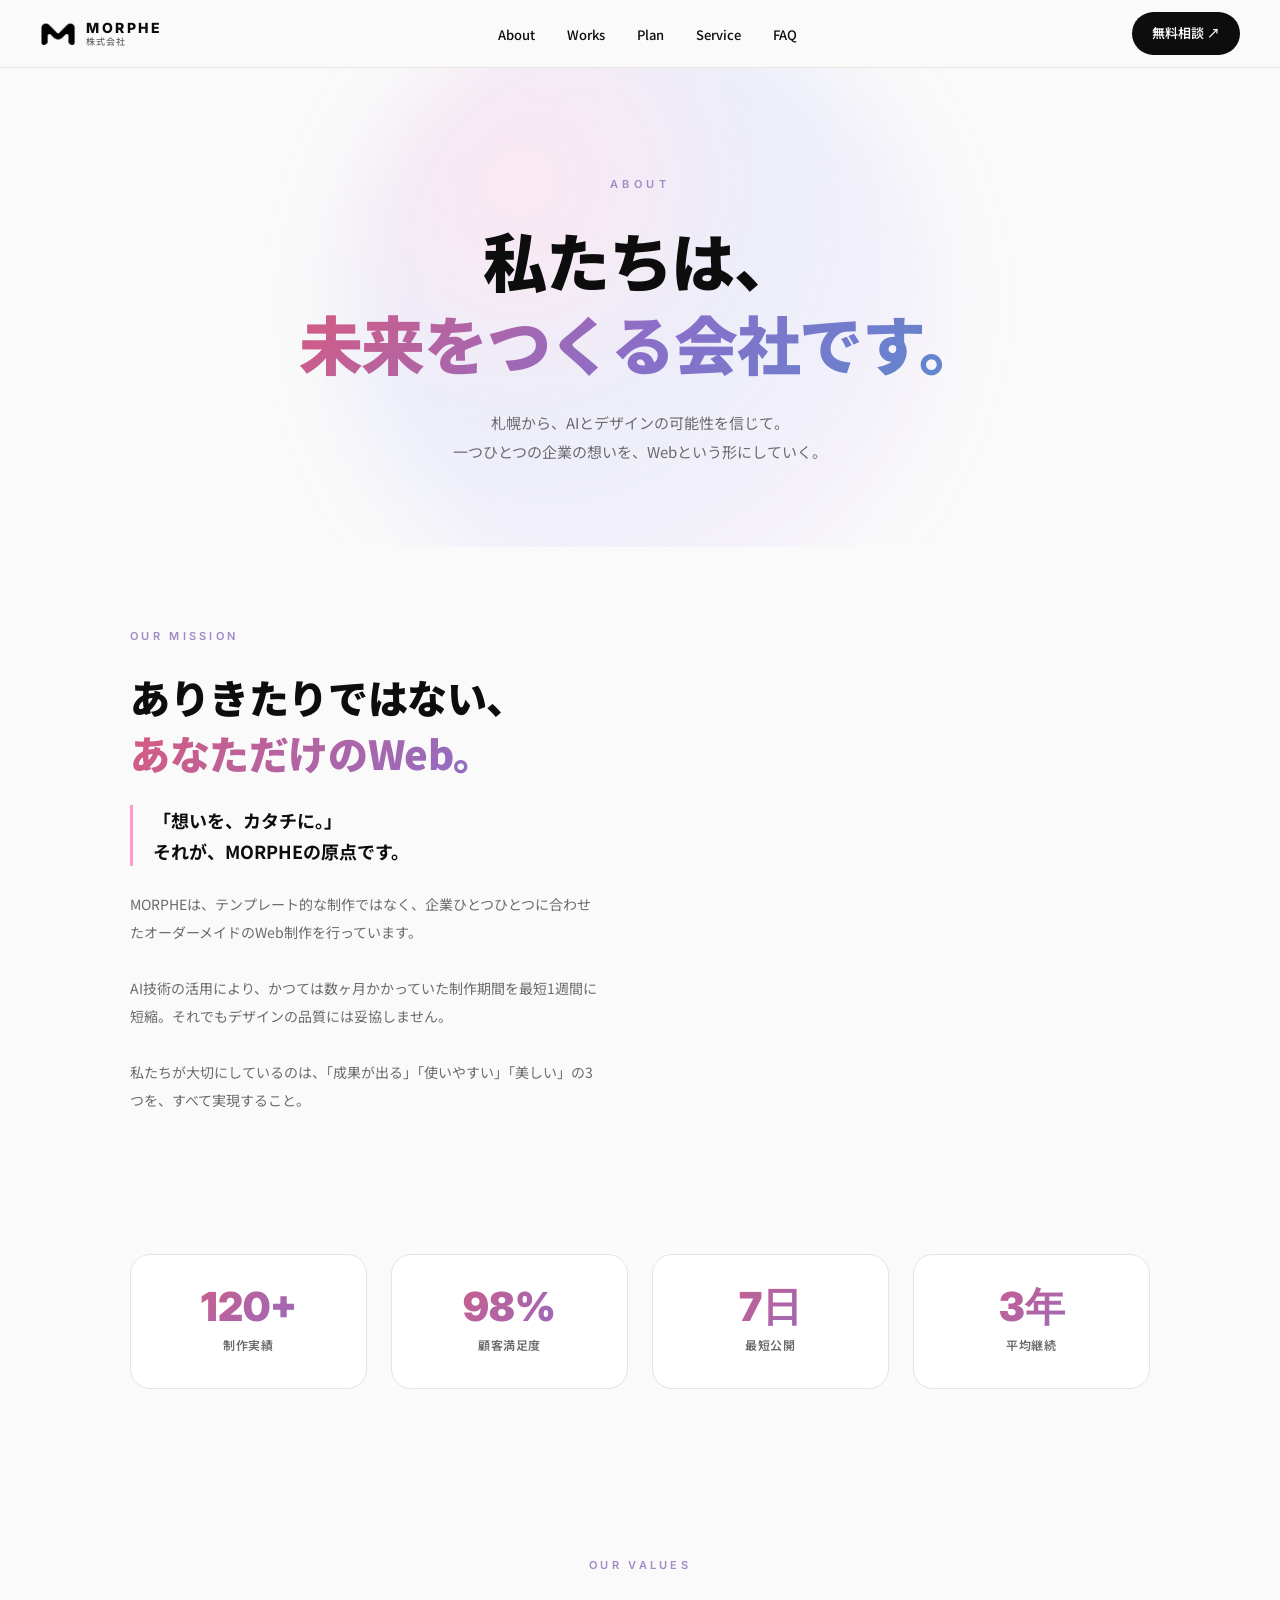
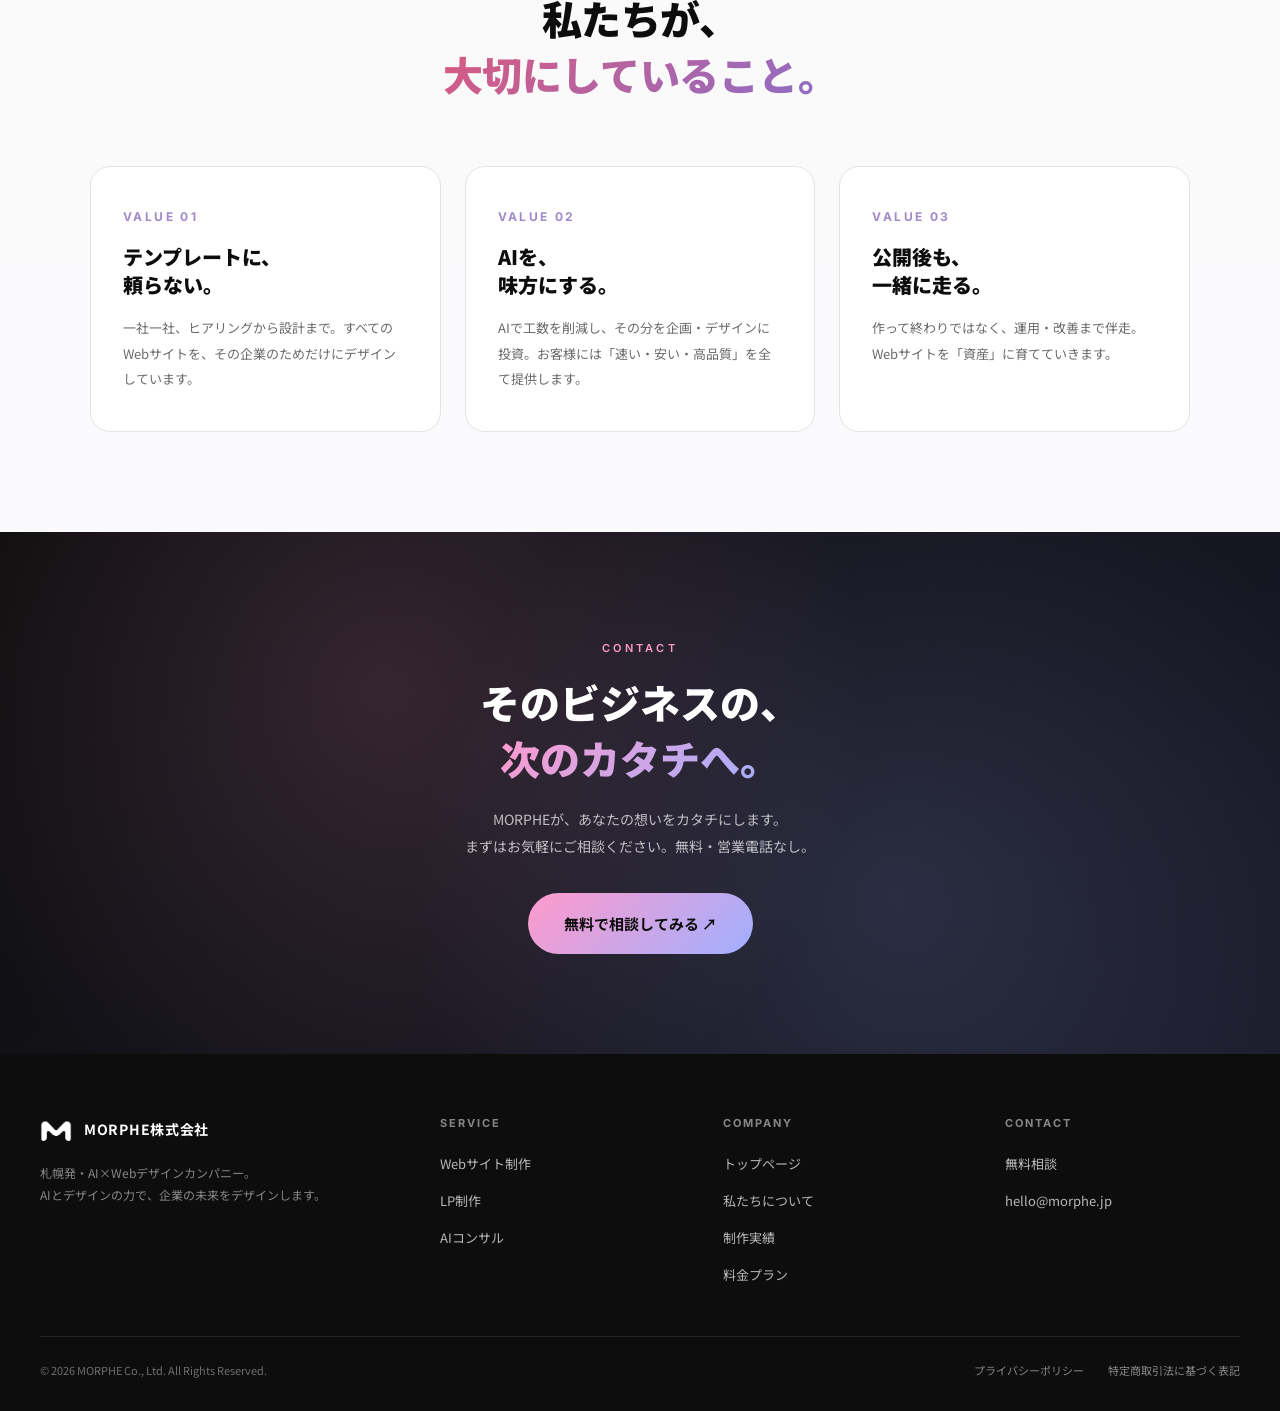
==== commit b1238ea3: "feat: 料金プラン確定 + about/works統一 + フッター修正 + Claude Code引き継ぎ" ====
--- a/about/index.html
+++ b/about/index.html
@@ -3,834 +3,429 @@
 <head>
   <meta charset="UTF-8">
   <meta name="viewport" content="width=device-width, initial-scale=1.0">
-  <title>MORPHE株式会社 | AI × Design × Future</title>
-  <meta name="description" content="札幌発・AI×Webデザインカンパニー。AIとデザインの力で、企業の未来をカタチにする次世代Web制作パートナー。">
-  <meta name="keywords" content="MORPHE,Webデザイン,AI,札幌,Web制作,LP制作,AIコンサルティング">
-
-  <!-- OGP -->
+  <title>私たちについて | MORPHE株式会社</title>
+  <meta name="description" content="MORPHE株式会社は札幌発のAI×Webデザインカンパニー。AIとデザインの力で、企業の未来をデザインします。">
+
   <meta property="og:type" content="website">
-  <meta property="og:title" content="MORPHE株式会社 | AI × Design × Future">
-  <meta property="og:description" content="札幌発・AI×Webデザインカンパニー。AIとデザインの力で、企業の未来をカタチにする次世代Web制作パートナー。">
-  <meta property="og:url" content="https://morphe-phi.vercel.app/">
-  <meta property="og:image" content="https://morphe-phi.vercel.app/assets/morphe_logo_full.png">
-  <meta property="og:site_name" content="MORPHE株式会社">
-
-  <!-- Twitter Card -->
-  <meta name="twitter:card" content="summary_large_image">
-  <meta name="twitter:title" content="MORPHE株式会社 | AI × Design × Future">
-  <meta name="twitter:description" content="札幌発・AI×Webデザインカンパニー。">
+  <meta property="og:title" content="私たちについて | MORPHE株式会社">
+  <meta property="og:description" content="札幌発のAI×Webデザインカンパニー。AIとデザインの力で、企業の未来をデザインします。">
+  <meta property="og:url" content="https://morphe-phi.vercel.app/about">
 
   <link rel="icon" type="image/png" href="/assets/morphe_m_only.png">
-
-  <!-- フォント -->
   <link rel="preconnect" href="https://fonts.googleapis.com">
   <link rel="preconnect" href="https://fonts.gstatic.com" crossorigin>
   <link href="https://fonts.googleapis.com/css2?family=Noto+Sans+JP:wght@300;400;500;700;900&family=Inter:wght@300;400;500;600;700;800;900&display=swap" rel="stylesheet">
 
-  <!-- 共通CSS -->
-  <link rel="stylesheet" href="/shared/global.css">
-
-  <!-- このページ専用CSS -->
   <style>
-    /* ═══════════════════════════════════════════
-       コーポレートTOP - ミニマル洗練
-       ═══════════════════════════════════════════ */
-
-    /* HERO */
-    .corp-hero {
+    :root {
+      --black: #0d0d0d;
+      --white: #fafafa;
+      --gray: #6b6b6b;
+      --light-gray: #f4f4f2;
+      --border: #e4e4e2;
+    }
+    * { margin: 0; padding: 0; box-sizing: border-box; }
+    html { scroll-behavior: smooth; }
+    body {
+      font-family: 'Noto Sans JP', sans-serif;
+      background: var(--white);
+      color: var(--black);
+      line-height: 1.7;
+      -webkit-font-smoothing: antialiased;
+      overflow-x: hidden;
+    }
+    a { color: inherit; text-decoration: none; }
+    img { max-width: 100%; display: block; }
+
+    /* ══ NAV ══ */
+    nav {
+      position: sticky; top: 0; z-index: 100;
+      background: rgba(250,250,250,0.85);
+      backdrop-filter: blur(14px); -webkit-backdrop-filter: blur(14px);
+      border-bottom: 1px solid var(--border);
+      padding: 0 40px; height: 68px;
+      display: flex; align-items: center; justify-content: space-between; gap: 32px;
+    }
+    .nav-logo { display: flex; align-items: center; gap: 10px; }
+    .nav-logo-icon { width: 36px; height: 36px; flex-shrink: 0; }
+    .nav-logo-icon img { width: 100%; height: 100%; object-fit: contain; }
+    .nav-logo-text { display: flex; flex-direction: column; line-height: 1; }
+    .logo-morphe {
+      font-family: 'Inter', sans-serif; font-size: 14px; font-weight: 800;
+      letter-spacing: 0.18em; color: var(--black);
+    }
+    .logo-kaisha {
+      font-size: 9px; font-weight: 500; color: var(--gray);
+      letter-spacing: 0.1em; margin-top: 2px;
+    }
+    .nav-links {
+      display: flex; align-items: center; gap: 32px; list-style: none;
+    }
+    .nav-links a {
+      font-size: 13px; font-weight: 500; color: var(--black);
+      transition: opacity 0.2s;
+    }
+    .nav-links a:hover { opacity: 0.6; }
+    .nav-cta {
+      display: inline-flex; align-items: center; gap: 6px;
+      background: var(--black); color: var(--white);
+      padding: 10px 20px; border-radius: 50px;
+      font-size: 13px; font-weight: 600;
+      transition: transform 0.2s, box-shadow 0.2s;
+    }
+    .nav-cta:hover { transform: translateY(-1px); box-shadow: 0 8px 20px rgba(0,0,0,0.15); }
+
+    /* ══ HERO ══ */
+    .about-hero {
       position: relative;
-      min-height: 92vh;
-      display: flex;
-      align-items: center;
-      justify-content: center;
-      padding: 80px 40px;
+      padding: 100px 40px 80px;
+      text-align: center;
       overflow: hidden;
-      background: var(--white);
-    }
-
-    .corp-hero-grid-bg {
-      position: absolute;
-      inset: 0;
-      background-image:
-        linear-gradient(rgba(13,13,13,0.04) 1px, transparent 1px),
-        linear-gradient(90deg, rgba(13,13,13,0.04) 1px, transparent 1px);
-      background-size: 80px 80px;
-      mask-image: radial-gradient(ellipse 80% 70% at 50% 50%, black 30%, transparent 90%);
-      -webkit-mask-image: radial-gradient(ellipse 80% 70% at 50% 50%, black 30%, transparent 90%);
-      pointer-events: none;
-    }
-
-    .corp-hero-bg-blob {
-      position: absolute;
-      top: 50%;
-      left: 50%;
+    }
+    .about-hero-bg {
+      position: absolute; top: 50%; left: 50%;
       transform: translate(-50%, -50%);
-      width: 70vmin;
-      height: 70vmin;
-      max-width: 600px;
-      max-height: 600px;
+      width: 70vmin; height: 70vmin; max-width: 600px;
       background: radial-gradient(circle at 30% 30%,
-        rgba(255,154,204,0.25) 0%,
-        rgba(160,176,255,0.18) 40%,
-        rgba(201,160,255,0.12) 70%,
-        transparent 90%);
-      border-radius: 50%;
-      filter: blur(40px);
-      animation: blobFloat 12s ease-in-out infinite;
-      z-index: 0;
-    }
-
+        rgba(255,154,204,0.2) 0%, rgba(160,176,255,0.15) 40%,
+        rgba(201,160,255,0.1) 70%, transparent 90%);
+      border-radius: 50%; filter: blur(40px);
+      animation: blobFloat 12s ease-in-out infinite; z-index: 0;
+    }
     @keyframes blobFloat {
       0%, 100% { transform: translate(-50%, -50%) scale(1); }
       50%      { transform: translate(-50%, -55%) scale(1.05); }
     }
-
-    .corp-hero-inner {
-      position: relative;
-      z-index: 2;
-      max-width: 720px;
-      text-align: center;
-    }
-
-    .corp-hero-tag {
+    .about-hero-inner { position: relative; z-index: 2; max-width: 720px; margin: 0 auto; }
+    .about-hero-tag {
       display: inline-block;
-      font-family: 'Inter', sans-serif;
-      font-size: 11px;
-      font-weight: 600;
-      letter-spacing: 0.4em;
-      color: var(--purple-2);
-      margin-bottom: 28px;
-      opacity: 0;
+      font-family: 'Inter', sans-serif; font-size: 11px; font-weight: 600;
+      letter-spacing: 0.4em; color: #a08ac8;
+      margin-bottom: 24px; opacity: 0;
       animation: fadeInDown 0.8s 0.1s ease-out forwards;
     }
-
-    .corp-hero-headline {
-      font-size: clamp(40px, 7vw, 78px);
-      font-weight: 900;
-      line-height: 1.25;
-      letter-spacing: -0.02em;
-      color: var(--black);
-      margin-bottom: 32px;
-      opacity: 0;
+    .about-hero-title {
+      font-size: clamp(36px, 6vw, 64px); font-weight: 900;
+      line-height: 1.3; letter-spacing: -0.02em;
+      margin-bottom: 24px; opacity: 0;
       animation: fadeInDown 0.9s 0.4s ease-out forwards;
     }
-
-    .corp-hero-headline .accent {
-      background: linear-gradient(135deg, var(--pink-1) 0%, var(--purple-1) 50%, var(--blue-1) 100%);
-      -webkit-background-clip: text;
-      background-clip: text;
-      color: transparent;
-      background-size: 200% 100%;
-      animation: gradientShift 8s ease-in-out infinite;
-    }
-
-    @keyframes gradientShift {
-      0%, 100% { background-position: 0% 50%; }
-      50%      { background-position: 100% 50%; }
-    }
-
-    .corp-hero-lead {
-      font-size: clamp(15px, 2vw, 18px);
-      color: var(--gray);
-      line-height: 1.95;
-      margin-bottom: 48px;
-      opacity: 0;
-      animation: fadeInDown 0.9s 0.7s ease-out forwards;
-    }
-
-    .corp-hero-cta-group {
-      display: flex;
-      gap: 16px;
-      justify-content: center;
-      flex-wrap: wrap;
-      opacity: 0;
-      animation: fadeInDown 0.9s 1.0s ease-out forwards;
-    }
-
+    .about-hero-title .accent {
+      background: linear-gradient(135deg, #d85a80 0%, #8b6ec8 50%, #5a8ad0 100%);
+      -webkit-background-clip: text; background-clip: text; color: transparent;
+    }
+    .about-hero-lead {
+      font-size: 15px; color: var(--gray); line-height: 1.95;
+      opacity: 0; animation: fadeInDown 0.9s 0.7s ease-out forwards;
+    }
     @keyframes fadeInDown {
-      from { opacity: 0; transform: translateY(-20px); }
+      from { opacity: 0; transform: translateY(-16px); }
       to   { opacity: 1; transform: translateY(0); }
     }
 
-    .corp-hero-scroll {
-      position: absolute;
-      bottom: 32px;
-      left: 50%;
-      transform: translateX(-50%);
-      display: flex;
-      flex-direction: column;
-      align-items: center;
-      gap: 8px;
-      font-family: 'Inter', sans-serif;
-      font-size: 10px;
-      letter-spacing: 0.3em;
-      color: rgba(13,13,13,0.4);
-      opacity: 0;
-      animation: fadeIn 0.8s 1.5s ease-out forwards;
-    }
-
-    .corp-hero-scroll-line {
-      width: 1px;
-      height: 32px;
-      background: linear-gradient(180deg, transparent, rgba(13,13,13,0.4));
-      animation: scrollLine 2s ease-in-out infinite;
-    }
-
-    @keyframes scrollLine {
-      0%   { transform: scaleY(0); transform-origin: top; }
-      50%  { transform: scaleY(1); transform-origin: top; }
-      51%  { transform: scaleY(1); transform-origin: bottom; }
-      100% { transform: scaleY(0); transform-origin: bottom; }
-    }
-
-    @keyframes fadeIn { to { opacity: 1; } }
-
-    /* ── 共通セクション ── */
-    .section {
-      max-width: 1200px;
-      margin: 0 auto;
-      padding: 120px 40px;
-    }
-
-    .section-tag {
+    /* ══ MISSION ══ */
+    .mission-section { max-width: 1100px; margin: 0 auto; padding: 80px 40px; }
+    .mission-grid {
+      display: grid; grid-template-columns: 1fr 1fr;
+      gap: 80px; align-items: center;
+    }
+    .mission-text-block { display: flex; flex-direction: column; gap: 24px; }
+    .mission-tag {
       display: inline-block;
-      font-family: 'Inter', sans-serif;
-      font-size: 11px;
-      font-weight: 600;
-      letter-spacing: 0.3em;
-      color: var(--purple-2);
-      margin-bottom: 14px;
-    }
-
-    .section-title {
-      font-size: clamp(30px, 4.5vw, 48px);
-      font-weight: 900;
-      line-height: 1.3;
-      letter-spacing: -0.01em;
-      margin-bottom: 18px;
-    }
-
-    .section-title .accent {
-      background: linear-gradient(135deg, var(--pink-1) 0%, var(--purple-1) 100%);
-      -webkit-background-clip: text;
-      background-clip: text;
-      color: transparent;
-    }
-
-    .section-lead {
-      font-size: 15px;
-      color: var(--gray);
-      line-height: 1.95;
-      max-width: 600px;
-    }
-
-    /* ═════ ABOUT ═════ */
-    .about-section {
-      background: linear-gradient(180deg, var(--white) 0%, #faf9fc 100%);
-    }
-
-    .about-grid {
-      display: grid;
-      grid-template-columns: 1fr 1fr;
-      gap: 80px;
-      align-items: center;
-      margin-top: 56px;
-    }
-
-    .about-text-block {
-      display: flex;
-      flex-direction: column;
-      gap: 24px;
-    }
-
-    .about-quote {
-      font-size: 22px;
-      font-weight: 700;
-      line-height: 1.6;
-      color: var(--black);
-      padding-left: 20px;
-      border-left: 3px solid var(--pink-2);
-    }
-
-    .about-body {
-      font-size: 14px;
-      color: var(--gray);
-      line-height: 2;
-    }
-
-    .about-stats {
-      display: grid;
-      grid-template-columns: 1fr 1fr;
-      gap: 24px;
-      margin-top: 16px;
-    }
-
-    .about-stat {
-      padding: 20px;
-      background: white;
-      border-radius: 16px;
-      border: 1px solid var(--border);
-    }
-
-    .about-stat-num {
-      font-family: 'Inter', sans-serif;
-      font-size: 32px;
-      font-weight: 900;
-      line-height: 1;
-      background: linear-gradient(135deg, var(--pink-1), var(--purple-1));
-      -webkit-background-clip: text;
-      background-clip: text;
-      color: transparent;
-      margin-bottom: 6px;
-    }
-
-    .about-stat-label {
-      font-size: 11px;
-      font-weight: 600;
-      color: var(--gray);
-      letter-spacing: 0.05em;
-    }
-
-    .about-visual {
-      position: relative;
-      aspect-ratio: 1 / 1;
-      max-width: 420px;
-      margin: 0 auto;
-    }
-
-    .about-visual-bg {
-      position: absolute;
-      inset: 0;
-      border-radius: 50%;
+      font-family: 'Inter', sans-serif; font-size: 11px; font-weight: 600;
+      letter-spacing: 0.3em; color: #a08ac8;
+    }
+    .mission-title {
+      font-size: clamp(28px, 4vw, 40px); font-weight: 900;
+      line-height: 1.4; letter-spacing: -0.01em;
+    }
+    .mission-title .accent {
+      background: linear-gradient(135deg, #d85a80, #8b6ec8);
+      -webkit-background-clip: text; background-clip: text; color: transparent;
+    }
+    .mission-quote {
+      font-size: 18px; font-weight: 700; line-height: 1.7;
+      padding-left: 20px; border-left: 3px solid #ff9acc;
+    }
+    .mission-body { font-size: 14px; color: var(--gray); line-height: 2; }
+    .mission-visual {
+      position: relative; aspect-ratio: 1 / 1;
+      max-width: 420px; margin: 0 auto;
+    }
+    .mission-visual-bg {
+      position: absolute; inset: 0; border-radius: 50%;
       background: radial-gradient(circle at 30% 30%,
-        rgba(255,200,220,0.6) 0%,
-        rgba(220,210,255,0.4) 50%,
-        transparent 90%);
+        rgba(255,200,220,0.6) 0%, rgba(220,210,255,0.4) 50%, transparent 90%);
       filter: blur(20px);
     }
-
-    .about-visual-img {
-      position: absolute;
-      inset: 8%;
-      display: flex;
-      align-items: center;
-      justify-content: center;
+    .mission-visual-img {
+      position: absolute; inset: 8%;
+      display: flex; align-items: center; justify-content: center;
       animation: charFloat 5s ease-in-out infinite;
       filter: drop-shadow(0 25px 40px rgba(180,150,220,0.35));
     }
-
-    .about-visual-img img {
-      max-width: 100%;
-      max-height: 100%;
-      width: auto;
-      height: auto;
-      object-fit: contain;
-    }
-
+    .mission-visual-img img { max-width: 100%; max-height: 100%; object-fit: contain; }
     @keyframes charFloat {
       0%, 100% { transform: translateY(0); }
       50%      { transform: translateY(-12px); }
     }
 
-    /* ═════ SERVICE（3カード）─ クリックでLPへ ═════ */
-    .service-section {
-      background: var(--white);
-    }
-
-    .service-cards {
-      display: grid;
-      grid-template-columns: repeat(3, 1fr);
-      gap: 24px;
-      margin-top: 56px;
-    }
-
-    .service-card {
-      position: relative;
-      padding: 40px 32px;
-      background: white;
-      border: 1px solid var(--border);
-      border-radius: 20px;
-      transition: transform 0.4s cubic-bezier(0.4,0,0.2,1), box-shadow 0.4s, border-color 0.4s;
-      text-decoration: none;
-      color: inherit;
-      cursor: pointer;
-      overflow: hidden;
-      display: flex;
-      flex-direction: column;
-      min-height: 360px;
-    }
-
-    .service-card::before {
-      content: '';
-      position: absolute;
-      top: 0;
-      left: 0;
-      right: 0;
-      height: 3px;
-      background: linear-gradient(90deg, var(--pink-2), var(--purple-2), var(--blue-2));
-      transform: scaleX(0);
-      transform-origin: left;
-      transition: transform 0.5s ease;
-    }
-
-    .service-card:hover {
-      transform: translateY(-8px);
-      box-shadow: 0 30px 60px rgba(180,150,220,0.18);
-      border-color: transparent;
-    }
-
-    .service-card:hover::before { transform: scaleX(1); }
-
-    .service-card-num {
-      font-family: 'Inter', sans-serif;
-      font-size: 11px;
-      font-weight: 700;
-      letter-spacing: 0.2em;
-      color: var(--purple-2);
-      margin-bottom: 16px;
-    }
-
-    .service-card-title {
-      font-size: 22px;
-      font-weight: 900;
-      line-height: 1.4;
-      margin-bottom: 12px;
-    }
-
-    .service-card-desc {
-      font-size: 13px;
-      color: var(--gray);
-      line-height: 1.9;
-      margin-bottom: 24px;
-      flex: 1;
-    }
-
-    .service-card-link {
-      display: inline-flex;
-      align-items: center;
-      gap: 6px;
-      font-size: 13px;
-      font-weight: 700;
-      color: var(--black);
-      transition: gap 0.3s;
-    }
-
-    .service-card:hover .service-card-link { gap: 10px; }
-
-    .service-card-link::after {
-      content: '↗';
-      transition: transform 0.3s;
-    }
-
-    .service-card:hover .service-card-link::after {
-      transform: rotate(45deg);
-    }
-
-    /* ═════ WORKS（実績ギャラリー）═════ */
-    .works-section {
+    /* ══ STATS ══ */
+    .stats-section { max-width: 1100px; margin: 0 auto; padding: 60px 40px; }
+    .stats-grid { display: grid; grid-template-columns: repeat(4, 1fr); gap: 24px; }
+    .stat-card {
+      padding: 32px 24px; background: white;
+      border-radius: 20px; border: 1px solid var(--border);
+      text-align: center;
+      transition: transform 0.4s cubic-bezier(0.4,0,0.2,1), box-shadow 0.4s;
+    }
+    .stat-card:hover {
+      transform: translateY(-6px);
+      box-shadow: 0 24px 48px rgba(180,150,220,0.15);
+    }
+    .stat-num {
+      font-family: 'Inter', sans-serif; font-size: 40px; font-weight: 900;
+      line-height: 1; margin-bottom: 8px;
+      background: linear-gradient(135deg, #d85a80, #8b6ec8);
+      -webkit-background-clip: text; background-clip: text; color: transparent;
+    }
+    .stat-label {
+      font-size: 12px; font-weight: 600; color: var(--gray);
+      letter-spacing: 0.05em;
+    }
+
+    /* ══ VALUES ══ */
+    .values-section {
       background: linear-gradient(180deg, var(--white) 0%, #faf9fc 100%);
-    }
-
-    .works-grid {
-      display: grid;
-      grid-template-columns: 2fr 1fr 1fr;
-      grid-template-rows: 1fr 1fr;
-      gap: 16px;
-      margin-top: 56px;
-      aspect-ratio: 16 / 9;
-    }
-
-    .work-item {
-      position: relative;
-      border-radius: 16px;
-      overflow: hidden;
-      cursor: pointer;
-      background: linear-gradient(135deg, #1a1a2a 0%, #0d0d0d 100%);
+      padding: 100px 40px;
+    }
+    .values-inner { max-width: 1100px; margin: 0 auto; }
+    .values-head { text-align: center; margin-bottom: 64px; }
+    .values-grid { display: grid; grid-template-columns: repeat(3, 1fr); gap: 24px; }
+    .value-card {
+      padding: 40px 32px; background: white;
+      border: 1px solid var(--border); border-radius: 20px;
       transition: transform 0.4s, box-shadow 0.4s;
     }
-
-    .work-item:hover {
-      transform: translateY(-4px);
-      box-shadow: 0 20px 40px rgba(0,0,0,0.2);
-    }
-
-    .work-item:nth-child(1) { grid-column: 1 / 2; grid-row: 1 / 3; }
-
-    .work-item-bg {
-      position: absolute;
-      inset: 0;
-      opacity: 0.6;
-    }
-
-    .work-item:nth-child(1) .work-item-bg {
-      background: radial-gradient(circle at 70% 30%, rgba(255,154,204,0.4), transparent 60%),
-                  radial-gradient(circle at 30% 70%, rgba(160,180,255,0.3), transparent 60%);
-    }
-
-    .work-item:nth-child(2) .work-item-bg {
-      background: radial-gradient(circle at 50% 50%, rgba(255,200,160,0.4), transparent 70%);
-    }
-
-    .work-item:nth-child(3) .work-item-bg {
-      background: radial-gradient(circle at 30% 70%, rgba(160,200,255,0.4), transparent 70%);
-    }
-
-    .work-item:nth-child(4) .work-item-bg {
-      background: radial-gradient(circle at 70% 30%, rgba(190,150,255,0.4), transparent 70%);
-    }
-
-    .work-item:nth-child(5) .work-item-bg {
-      background: radial-gradient(circle at 50% 50%, rgba(255,160,200,0.4), transparent 70%);
-    }
-
-    .work-item-content {
-      position: relative;
-      z-index: 2;
-      padding: 24px;
-      height: 100%;
-      display: flex;
-      flex-direction: column;
-      justify-content: space-between;
-      color: white;
-    }
-
-    .work-item-tag {
-      display: inline-block;
-      font-family: 'Inter', sans-serif;
-      font-size: 10px;
-      font-weight: 700;
-      letter-spacing: 0.15em;
-      color: rgba(255,255,255,0.7);
-      padding: 4px 10px;
-      background: rgba(255,255,255,0.1);
-      border-radius: 12px;
-      align-self: flex-start;
-      backdrop-filter: blur(10px);
-      -webkit-backdrop-filter: blur(10px);
-    }
-
-    .work-item-title {
-      font-size: 18px;
-      font-weight: 900;
-      line-height: 1.4;
-    }
-
-    .work-item:nth-child(1) .work-item-title { font-size: 28px; }
-
-    .work-item-stat {
-      font-family: 'Inter', sans-serif;
-      font-size: 24px;
-      font-weight: 900;
-      background: linear-gradient(135deg, var(--pink-2), var(--blue-2));
-      -webkit-background-clip: text;
-      background-clip: text;
-      color: transparent;
-      margin-top: 8px;
-    }
-
-    .work-item:nth-child(1) .work-item-stat { font-size: 36px; }
-
-    .work-item-stat-label {
-      font-size: 11px;
-      color: rgba(255,255,255,0.6);
-      margin-top: 4px;
-    }
-
-    .works-cta {
-      text-align: center;
-      margin-top: 48px;
-    }
-
-    /* ═════ PLAN（料金概要のみ）═════ */
-    .plan-section {
-      background: var(--white);
-    }
-
-    .plan-cards {
-      display: grid;
-      grid-template-columns: repeat(3, 1fr);
-      gap: 20px;
-      margin-top: 56px;
-    }
-
-    .plan-card {
-      padding: 36px 28px;
-      background: white;
-      border: 1px solid var(--border);
-      border-radius: 20px;
-      text-align: center;
-      transition: transform 0.3s, box-shadow 0.3s;
-    }
-
-    .plan-card.featured {
-      background: linear-gradient(135deg, #0d0d0d 0%, #1a1a2a 100%);
-      color: white;
-      border: none;
-      transform: scale(1.05);
-      position: relative;
-    }
-
-    .plan-card.featured::before {
-      content: '人気No.1';
-      position: absolute;
-      top: -14px;
-      left: 50%;
-      transform: translateX(-50%);
-      background: linear-gradient(135deg, var(--pink-2), var(--blue-2));
-      color: var(--black);
-      padding: 5px 16px;
-      border-radius: 12px;
-      font-size: 11px;
-      font-weight: 700;
-      letter-spacing: 0.1em;
-    }
-
-    .plan-card-name {
-      font-size: 14px;
-      font-weight: 700;
-      letter-spacing: 0.15em;
-      margin-bottom: 12px;
-    }
-
-    .plan-card.featured .plan-card-name { color: var(--pink-2); }
-
-    .plan-card-price {
-      font-family: 'Inter', sans-serif;
-      font-size: 36px;
-      font-weight: 900;
-      line-height: 1;
-      margin-bottom: 8px;
-    }
-
-    .plan-card-price small {
-      font-size: 16px;
-      font-weight: 500;
-      color: var(--gray);
-    }
-
-    .plan-card.featured .plan-card-price small { color: rgba(255,255,255,0.5); }
-
-    .plan-card-desc {
-      font-size: 12px;
-      color: var(--gray);
-      line-height: 1.8;
-      margin-bottom: 20px;
-    }
-
-    .plan-card.featured .plan-card-desc { color: rgba(255,255,255,0.6); }
-
-    .plan-card-meta {
-      font-size: 11px;
-      color: var(--gray);
-      padding-top: 16px;
-      border-top: 1px solid var(--border);
-    }
-
-    .plan-card.featured .plan-card-meta {
-      color: rgba(255,255,255,0.5);
-      border-top-color: rgba(255,255,255,0.1);
-    }
-
-    .plan-cta {
-      text-align: center;
-      margin-top: 40px;
-    }
-
-    /* ═════ FLOW（4ステップ）═════ */
-    .flow-section {
-      background: linear-gradient(180deg, var(--white) 0%, #faf9fc 100%);
-    }
-
-    .flow-steps {
-      display: grid;
-      grid-template-columns: repeat(4, 1fr);
-      gap: 16px;
-      margin-top: 56px;
-      position: relative;
-    }
-
-    .flow-steps::before {
-      content: '';
-      position: absolute;
-      top: 32px;
-      left: 5%;
-      right: 5%;
-      height: 1px;
-      background: linear-gradient(90deg, var(--pink-2), var(--purple-2), var(--blue-2));
-      opacity: 0.3;
-      z-index: 0;
-    }
-
-    .flow-step {
-      position: relative;
-      z-index: 1;
-      padding: 24px;
-      background: white;
-      border: 1px solid var(--border);
-      border-radius: 16px;
-      text-align: center;
-    }
-
-    .flow-step-num {
-      width: 48px;
-      height: 48px;
-      margin: 0 auto 16px;
-      border-radius: 50%;
-      background: linear-gradient(135deg, var(--pink-2), var(--blue-2));
-      color: var(--black);
-      display: flex;
-      align-items: center;
-      justify-content: center;
-      font-family: 'Inter', sans-serif;
-      font-size: 18px;
-      font-weight: 900;
-    }
-
-    .flow-step-title {
-      font-size: 14px;
-      font-weight: 900;
-      margin-bottom: 8px;
-    }
-
-    .flow-step-desc {
-      font-size: 12px;
-      color: var(--gray);
-      line-height: 1.7;
-    }
-
-    /* ═════ CONTACT CTA ═════ */
-    .contact-cta-section {
+    .value-card:hover {
+      transform: translateY(-6px);
+      box-shadow: 0 24px 48px rgba(180,150,220,0.15);
+    }
+    .value-num {
+      font-family: 'Inter', sans-serif; font-size: 12px; font-weight: 700;
+      letter-spacing: 0.2em; color: #a08ac8; margin-bottom: 16px;
+    }
+    .value-title {
+      font-size: 20px; font-weight: 900;
+      margin-bottom: 16px; line-height: 1.4;
+    }
+    .value-desc { font-size: 13px; color: var(--gray); line-height: 1.95; }
+
+    /* ══ CTA ══ */
+    .about-cta {
       position: relative;
       background: linear-gradient(135deg, #0d0d0d 0%, #1a1a2a 100%);
-      color: white;
-      padding: 100px 40px;
-      overflow: hidden;
-      text-align: center;
-    }
-
-    .contact-cta-section::before {
-      content: '';
-      position: absolute;
-      inset: 0;
+      color: white; padding: 100px 40px;
+      overflow: hidden; text-align: center;
+    }
+    .about-cta::before {
+      content: ''; position: absolute; inset: 0;
       background: radial-gradient(circle at 30% 30%, rgba(255,154,204,0.15), transparent 50%),
                   radial-gradient(circle at 70% 70%, rgba(160,180,255,0.15), transparent 50%);
       pointer-events: none;
     }
-
-    .contact-cta-inner {
-      position: relative;
-      z-index: 2;
-      max-width: 720px;
-      margin: 0 auto;
-    }
-
-    .contact-cta-tag {
+    .about-cta-inner { position: relative; z-index: 2; max-width: 720px; margin: 0 auto; }
+    .about-cta-tag {
       display: inline-block;
-      font-family: 'Inter', sans-serif;
-      font-size: 11px;
-      font-weight: 600;
-      letter-spacing: 0.3em;
-      color: var(--pink-2);
-      margin-bottom: 16px;
-    }
-
-    .contact-cta-title {
-      font-size: clamp(30px, 5vw, 48px);
-      font-weight: 900;
-      line-height: 1.4;
-      margin-bottom: 20px;
-    }
-
-    .contact-cta-title .accent {
-      background: linear-gradient(135deg, var(--pink-2) 0%, var(--blue-2) 100%);
-      -webkit-background-clip: text;
-      background-clip: text;
-      color: transparent;
-    }
-
-    .contact-cta-body {
-      font-size: 14px;
-      color: rgba(255,255,255,0.7);
-      line-height: 1.95;
-      margin-bottom: 36px;
-    }
-
-    .contact-cta-button {
-      display: inline-flex;
-      align-items: center;
-      gap: 8px;
-      background: linear-gradient(135deg, var(--pink-2), var(--blue-2));
-      color: var(--black);
-      padding: 18px 36px;
-      border-radius: 50px;
-      font-size: 15px;
-      font-weight: 700;
-      text-decoration: none;
+      font-family: 'Inter', sans-serif; font-size: 11px; font-weight: 600;
+      letter-spacing: 0.3em; color: #ff9acc; margin-bottom: 16px;
+    }
+    .about-cta-title {
+      font-size: clamp(28px, 4vw, 40px); font-weight: 900;
+      line-height: 1.4; margin-bottom: 20px;
+    }
+    .about-cta-title .accent {
+      background: linear-gradient(135deg, #ff9acc 0%, #a0b0ff 100%);
+      -webkit-background-clip: text; background-clip: text; color: transparent;
+    }
+    .about-cta-body {
+      font-size: 14px; color: rgba(255,255,255,0.7);
+      line-height: 1.95; margin-bottom: 32px;
+    }
+    .about-cta-btn {
+      display: inline-flex; align-items: center; gap: 8px;
+      background: linear-gradient(135deg, #ff9acc, #a0b0ff);
+      color: var(--black); padding: 18px 36px; border-radius: 50px;
+      font-size: 15px; font-weight: 700;
       transition: transform 0.3s, box-shadow 0.3s;
     }
-
-    .contact-cta-button:hover {
+    .about-cta-btn:hover {
       transform: translateY(-3px);
       box-shadow: 0 16px 40px rgba(255,154,204,0.3);
     }
 
-    /* ═════ レスポンシブ ═════ */
+    /* ══ FOOTER ══ */
+    footer {
+      background: var(--black); color: rgba(255,255,255,0.7);
+      padding: 60px 40px 32px;
+    }
+    .footer-inner {
+      max-width: 1200px; margin: 0 auto;
+      display: grid; grid-template-columns: 1.5fr 1fr 1fr 1fr;
+      gap: 48px; margin-bottom: 48px;
+    }
+    .footer-brand-block { display: flex; flex-direction: column; gap: 16px; }
+    .footer-logo { display: flex; align-items: center; gap: 12px; }
+    .footer-logo-icon { width: 32px; height: 32px; flex-shrink: 0; }
+    .footer-logo-icon img {
+      width: 100%; height: 100%; object-fit: contain;
+      filter: invert(1) brightness(2);
+    }
+    .footer-company-text {
+      font-size: 14px; font-weight: 700;
+      color: white; letter-spacing: 0.05em;
+    }
+    .footer-tagline {
+      font-size: 12px; color: rgba(255,255,255,0.5); line-height: 1.8;
+    }
+    .footer-col-title {
+      font-family: 'Inter', sans-serif; font-size: 11px; font-weight: 700;
+      letter-spacing: 0.18em; color: rgba(255,255,255,0.5); margin-bottom: 16px;
+    }
+    .footer-col ul {
+      list-style: none; display: flex; flex-direction: column; gap: 10px;
+    }
+    .footer-col a {
+      font-size: 13px; color: rgba(255,255,255,0.7); transition: color 0.2s;
+    }
+    .footer-col a:hover { color: white; }
+    .footer-bottom {
+      max-width: 1200px; margin: 0 auto;
+      padding-top: 24px; border-top: 1px solid rgba(255,255,255,0.1);
+      display: flex; justify-content: space-between; align-items: center;
+      font-size: 11px; color: rgba(255,255,255,0.4);
+    }
+    .footer-legal-links { display: flex; gap: 24px; list-style: none; }
+    .footer-legal-links a { color: rgba(255,255,255,0.5); }
+    .footer-legal-links a:hover { color: white; }
+
+    /* ══ 進化モーフ・フローティングCTA ══ */
+    #morph-evolution {
+      position: fixed; bottom: 24px; right: 24px; z-index: 95;
+      width: 88px; height: 88px; cursor: pointer;
+      opacity: 0; transform: translateY(20px) scale(0.8);
+      transition: opacity 0.5s cubic-bezier(0.4,0,0.2,1), transform 0.5s cubic-bezier(0.4,0,0.2,1);
+    }
+    #morph-evolution.visible { opacity: 1; transform: translateY(0) scale(1); }
+    .morph-evo-ring {
+      position: absolute; inset: -8px; border-radius: 50%;
+      border: 2px solid transparent;
+      border-top-color: rgba(216, 90, 128, 0.5);
+      border-right-color: rgba(160, 130, 255, 0.4);
+      animation: ringSpin 4s linear infinite; pointer-events: none;
+    }
+    @keyframes ringSpin {
+      from { transform: rotate(0deg); }
+      to   { transform: rotate(360deg); }
+    }
+    .morph-evo-bubble {
+      position: absolute; bottom: 100%; right: 0; margin-bottom: 12px;
+      background: rgba(13,13,13,0.95); color: white;
+      padding: 8px 14px; border-radius: 14px 14px 4px 14px;
+      font-size: 11px; font-weight: 600; white-space: nowrap;
+      opacity: 0; transform: translateY(8px);
+      transition: opacity 0.3s, transform 0.3s; pointer-events: none;
+      box-shadow: 0 8px 24px rgba(0,0,0,0.2);
+    }
+    #morph-evolution.show-bubble .morph-evo-bubble { opacity: 1; transform: translateY(0); }
+    .morph-evo-img { width: 100%; height: 100%; position: relative; }
+    .morph-evo-img img {
+      width: 100%; height: 100%; object-fit: contain;
+      filter: drop-shadow(0 8px 16px rgba(180,150,220,0.4));
+      transition: opacity 0.5s ease, transform 0.5s cubic-bezier(0.4,0,0.2,1);
+      animation: morphFloatTiny 3s ease-in-out infinite;
+    }
+    @keyframes morphFloatTiny {
+      0%, 100% { transform: translateY(0); }
+      50%      { transform: translateY(-4px); }
+    }
+    .morph-evo-stage-label {
+      position: absolute; top: -22px; left: 50%; transform: translateX(-50%);
+      font-family: 'Inter', sans-serif; font-size: 9px; font-weight: 700;
+      letter-spacing: 0.15em; color: rgba(216, 90, 128, 0.8);
+      background: rgba(255,255,255,0.95); padding: 3px 8px; border-radius: 8px;
+      white-space: nowrap; box-shadow: 0 4px 12px rgba(0,0,0,0.08);
+      opacity: 0; transition: opacity 0.4s; pointer-events: none;
+    }
+    #morph-evolution.show-bubble .morph-evo-stage-label { opacity: 1; }
+
+    .floating-cta {
+      position: fixed; bottom: 24px; left: 24px; z-index: 90;
+      display: inline-flex; align-items: center; gap: 8px;
+      background: linear-gradient(135deg, var(--black) 0%, #1a1a2a 100%);
+      color: white; padding: 14px 22px; border-radius: 50px;
+      font-size: 13px; font-weight: 600;
+      box-shadow: 0 12px 32px rgba(0,0,0,0.25);
+      transition: transform 0.3s, box-shadow 0.3s, opacity 0.5s;
+      opacity: 0; transform: translateY(20px); pointer-events: none;
+    }
+    .floating-cta.visible { opacity: 1; transform: translateY(0); pointer-events: auto; }
+    .floating-cta:hover {
+      transform: translateY(-2px);
+      box-shadow: 0 16px 40px rgba(0,0,0,0.35);
+    }
+    .floating-cta-pulse {
+      width: 8px; height: 8px; border-radius: 50%;
+      background: #ff9acc; position: relative;
+    }
+    .floating-cta-pulse::before {
+      content: ''; position: absolute; inset: -4px; border-radius: 50%;
+      background: #ff9acc; opacity: 0.4;
+      animation: pulseDot 1.8s ease-in-out infinite;
+    }
+    @keyframes pulseDot {
+      0%, 100% { transform: scale(1); opacity: 0.4; }
+      50%      { transform: scale(1.6); opacity: 0; }
+    }
+
+    #scroll-progress {
+      position: fixed; top: 0; left: 0; width: 0; height: 3px;
+      background: linear-gradient(90deg, #d85a80, #a08ac8, #a0b0ff);
+      z-index: 200; transition: width 0.05s linear;
+    }
+
+    /* ══ レスポンシブ ══ */
     @media (max-width: 900px) {
-      .section { padding: 80px 24px; }
-      .corp-hero { padding: 60px 24px; min-height: 88vh; }
-
-      .about-grid {
-        grid-template-columns: 1fr;
-        gap: 48px;
-      }
-      .about-visual { max-width: 320px; }
-
-      .service-cards { grid-template-columns: 1fr; }
-      .service-card { min-height: auto; }
-
-      .works-grid {
-        grid-template-columns: 1fr 1fr;
-        grid-template-rows: auto;
-        aspect-ratio: auto;
-      }
-      .work-item:nth-child(1) {
-        grid-column: 1 / 3;
-        grid-row: auto;
-        aspect-ratio: 16 / 10;
-      }
-      .work-item:not(:nth-child(1)) { aspect-ratio: 4 / 3; }
-
-      .plan-cards { grid-template-columns: 1fr; gap: 24px; }
-      .plan-card.featured { transform: none; }
-
-      .flow-steps {
-        grid-template-columns: 1fr 1fr;
-        gap: 12px;
-      }
-      .flow-steps::before { display: none; }
-    }
-
+      nav { padding: 0 20px; gap: 16px; height: 60px; }
+      .nav-links { display: none; }
+      .about-hero { padding: 64px 24px 48px; }
+      .mission-section { padding: 56px 24px; }
+      .mission-grid { grid-template-columns: 1fr; gap: 48px; }
+      .mission-visual { max-width: 320px; }
+      .stats-section { padding: 40px 24px; }
+      .stats-grid { grid-template-columns: 1fr 1fr; }
+      .values-section { padding: 64px 24px; }
+      .values-grid { grid-template-columns: 1fr; }
+      .about-cta { padding: 72px 24px; }
+      footer { padding: 48px 24px 24px; }
+      .footer-inner { grid-template-columns: 1fr 1fr; gap: 32px 24px; }
+      .footer-bottom { flex-direction: column; gap: 16px; text-align: center; }
+      #morph-evolution { width: 64px; height: 64px; bottom: 16px; right: 16px; }
+      .floating-cta { bottom: 16px; left: 16px; padding: 10px 16px; font-size: 12px; }
+    }
     @media (max-width: 600px) {
-      .section { padding: 60px 20px; }
-      .corp-hero { padding: 48px 20px; min-height: auto; }
-      .corp-hero-cta-group .btn-outline { display: none; }
-      .about-stats { grid-template-columns: 1fr; }
-      .flow-steps { grid-template-columns: 1fr; }
-      .contact-cta-section { padding: 72px 20px; }
+      .stats-grid { grid-template-columns: 1fr; }
+      .footer-inner { grid-template-columns: 1fr; }
     }
   </style>
 </head>
 <body>
 
-<!-- ═══ スクロール進捗バー ═══ -->
 <div id="scroll-progress"></div>
 
-<!-- ═══ グローバルナビゲーション ═══ -->
-<nav class="global-nav">
+<nav>
   <a href="/" class="nav-logo">
-    <div class="nav-logo-icon">
-      <img src="/assets/morphe_m_only.png" alt="MORPHE">
-    </div>
+    <div class="nav-logo-icon"><img src="/assets/morphe_m_only.png" alt="MORPHE"></div>
     <div class="nav-logo-text">
       <span class="logo-morphe">MORPHE</span>
       <span class="logo-kaisha">株式会社</span>
@@ -846,301 +441,124 @@
   <a href="/contact" class="nav-cta">無料相談 ↗</a>
 </nav>
 
-<!-- ═══ HERO（ミニマル・洗練） ═══ -->
-<section class="corp-hero">
-  <div class="corp-hero-grid-bg"></div>
-  <div class="corp-hero-bg-blob"></div>
-  <div class="corp-hero-inner">
-    <div class="corp-hero-tag">AI × DESIGN × FUTURE</div>
-    <h1 class="corp-hero-headline">
-      想いを、<br>
-      <span class="accent">カタチに。</span>
+<section class="about-hero">
+  <div class="about-hero-bg"></div>
+  <div class="about-hero-inner">
+    <div class="about-hero-tag">ABOUT</div>
+    <h1 class="about-hero-title">
+      私たちは、<br>
+      <span class="accent">未来をつくる会社です。</span>
     </h1>
-    <p class="corp-hero-lead">
-      MORPHE株式会社は、AIとデザインの力で<br>
-      企業の未来を共にデザインする<br>
-      札幌発・次世代Web制作パートナーです。
+    <p class="about-hero-lead">
+      札幌から、AIとデザインの可能性を信じて。<br>
+      一つひとつの企業の想いを、Webという形にしていく。
     </p>
-    <div class="corp-hero-cta-group">
-      <a href="#service" class="btn-primary">サービスを見る ↓</a>
-      <a href="/contact" class="btn-outline">無料で相談する ↗</a>
-    </div>
-  </div>
-  <div class="corp-hero-scroll">
-    <span>SCROLL</span>
-    <div class="corp-hero-scroll-line"></div>
   </div>
 </section>
 
-<!-- ═══ ABOUT ═══ -->
-<section class="section about-section" id="about">
-  <span class="section-tag">ABOUT</span>
-  <h2 class="section-title">
-    私たちは、<br>
-    <span class="accent">未来をつくる会社です。</span>
-  </h2>
-  <p class="section-lead">
-    札幌から、AIとデザインの可能性を信じて。<br>
-    一つひとつの企業の想いを、Webという形にしていく。
-  </p>
-
-  <div class="about-grid">
-    <div class="about-text-block">
-      <p class="about-quote">
-        「ありきたりではない、<br>
-        あなただけのWeb。」
+<section class="mission-section">
+  <div class="mission-grid">
+    <div class="mission-text-block">
+      <span class="mission-tag">OUR MISSION</span>
+      <h2 class="mission-title">
+        ありきたりではない、<br>
+        <span class="accent">あなただけのWeb。</span>
+      </h2>
+      <p class="mission-quote">
+        「想いを、カタチに。」<br>
+        それが、MORPHEの原点です。
       </p>
-      <p class="about-body">
+      <p class="mission-body">
         MORPHEは、テンプレート的な制作ではなく、企業ひとつひとつに合わせたオーダーメイドのWeb制作を行っています。<br><br>
         AI技術の活用により、かつては数ヶ月かかっていた制作期間を最短1週間に短縮。それでもデザインの品質には妥協しません。<br><br>
         私たちが大切にしているのは、「成果が出る」「使いやすい」「美しい」の3つを、すべて実現すること。
       </p>
-      <div class="about-stats">
-        <div class="about-stat">
-          <div class="about-stat-num">120+</div>
-          <div class="about-stat-label">制作実績</div>
-        </div>
-        <div class="about-stat">
-          <div class="about-stat-num">98%</div>
-          <div class="about-stat-label">顧客満足度</div>
-        </div>
-        <div class="about-stat">
-          <div class="about-stat-num">7日</div>
-          <div class="about-stat-label">最短公開</div>
-        </div>
-        <div class="about-stat">
-          <div class="about-stat-num">3年</div>
-          <div class="about-stat-label">平均継続</div>
-        </div>
-      </div>
-    </div>
-    <div class="about-visual">
-      <div class="about-visual-bg"></div>
-      <div class="about-visual-img">
+    </div>
+    <div class="mission-visual">
+      <div class="mission-visual-bg"></div>
+      <div class="mission-visual-img">
         <img src="/assets/morph_welcome.png" alt="MORPHE">
       </div>
     </div>
   </div>
 </section>
 
-<!-- ═══ SERVICE（3カード→各LPへ）═══ -->
-<section class="section service-section" id="service">
-  <span class="section-tag">SERVICE</span>
-  <h2 class="section-title">
-    3つの専門領域で、<br>
-    <span class="accent">価値を届けます。</span>
-  </h2>
-  <p class="section-lead">
-    Web制作・LP制作・AIコンサルティング。<br>
-    それぞれの専門性で、最適なソリューションをご提供します。
-  </p>
-
-  <div class="service-cards">
-    <a href="/lp/web-design" class="service-card">
-      <div class="service-card-num">SERVICE 01</div>
-      <h3 class="service-card-title">Webサイト制作</h3>
-      <p class="service-card-desc">
-        コーポレートサイト・サービスサイト・採用サイトを、AIとデザインの力で高速・高品質に制作。最短1週間で公開可能。
-      </p>
-      <span class="service-card-link">詳しく見る</span>
-    </a>
-
-    <a href="/lp/lp-design" class="service-card">
-      <div class="service-card-num">SERVICE 02</div>
-      <h3 class="service-card-title">LP制作</h3>
-      <p class="service-card-desc">
-        集客・転換率を最大化するランディングページを、データドリブンで設計・制作。広告との連動運用も可能。
-      </p>
-      <span class="service-card-link">詳しく見る</span>
-    </a>
-
-    <a href="/lp/ai-consulting" class="service-card">
-      <div class="service-card-num">SERVICE 03</div>
-      <h3 class="service-card-title">AIコンサルティング</h3>
-      <p class="service-card-desc">
-        業務効率化・自動化をAIで実現。Web運用のコスト削減から成果最大化まで、企業のAI活用を支援します。
-      </p>
-      <span class="service-card-link">詳しく見る</span>
-    </a>
+<section class="stats-section">
+  <div class="stats-grid">
+    <div class="stat-card">
+      <div class="stat-num">120+</div>
+      <div class="stat-label">制作実績</div>
+    </div>
+    <div class="stat-card">
+      <div class="stat-num">98%</div>
+      <div class="stat-label">顧客満足度</div>
+    </div>
+    <div class="stat-card">
+      <div class="stat-num">7日</div>
+      <div class="stat-label">最短公開</div>
+    </div>
+    <div class="stat-card">
+      <div class="stat-num">3年</div>
+      <div class="stat-label">平均継続</div>
+    </div>
   </div>
 </section>
 
-<!-- ═══ WORKS ═══ -->
-<section class="section works-section" id="works">
-  <span class="section-tag">WORKS</span>
-  <h2 class="section-title">
-    成果を生む、<br>
-    <span class="accent">デザインを。</span>
-  </h2>
-  <p class="section-lead">
-    見た目の美しさだけでなく、ビジネスの成果につながるWebサイトを設計・制作しています。
-  </p>
-
-  <div class="works-grid">
-    <div class="work-item">
-      <div class="work-item-bg"></div>
-      <div class="work-item-content">
-        <span class="work-item-tag">CORPORATE</span>
-        <div>
-          <div class="work-item-title">SAPPORO<br>TECHNOLOGY</div>
-          <div class="work-item-stat">3.2×</div>
-          <div class="work-item-stat-label">問い合わせ数 増加</div>
-        </div>
+<section class="values-section">
+  <div class="values-inner">
+    <div class="values-head">
+      <span class="mission-tag">OUR VALUES</span>
+      <h2 class="mission-title" style="margin-top:14px;">
+        私たちが、<br>
+        <span class="accent">大切にしていること。</span>
+      </h2>
+    </div>
+    <div class="values-grid">
+      <div class="value-card">
+        <div class="value-num">VALUE 01</div>
+        <h3 class="value-title">テンプレートに、<br>頼らない。</h3>
+        <p class="value-desc">
+          一社一社、ヒアリングから設計まで。すべてのWebサイトを、その企業のためだけにデザインしています。
+        </p>
       </div>
-    </div>
-
-    <div class="work-item">
-      <div class="work-item-bg"></div>
-      <div class="work-item-content">
-        <span class="work-item-tag">HOTEL</span>
-        <div>
-          <div class="work-item-title">ホテルの<br>その先へ。</div>
-          <div class="work-item-stat">+240%</div>
-          <div class="work-item-stat-label">予約数</div>
-        </div>
+      <div class="value-card">
+        <div class="value-num">VALUE 02</div>
+        <h3 class="value-title">AIを、<br>味方にする。</h3>
+        <p class="value-desc">
+          AIで工数を削減し、その分を企画・デザインに投資。お客様には「速い・安い・高品質」を全て提供します。
+        </p>
       </div>
-    </div>
-
-    <div class="work-item">
-      <div class="work-item-bg"></div>
-      <div class="work-item-content">
-        <span class="work-item-tag">TOURISM</span>
-        <div>
-          <div class="work-item-title">北海道の<br>未来を。</div>
-          <div class="work-item-stat">+410%</div>
-          <div class="work-item-stat-label">月間PV</div>
-        </div>
+      <div class="value-card">
+        <div class="value-num">VALUE 03</div>
+        <h3 class="value-title">公開後も、<br>一緒に走る。</h3>
+        <p class="value-desc">
+          作って終わりではなく、運用・改善まで伴走。Webサイトを「資産」に育てていきます。
+        </p>
       </div>
     </div>
-
-    <div class="work-item">
-      <div class="work-item-bg"></div>
-      <div class="work-item-content">
-        <span class="work-item-tag">BRAND</span>
-        <div>
-          <div class="work-item-title">想いを、<br>カタチに。</div>
-          <div class="work-item-stat">No.1</div>
-          <div class="work-item-stat-label">業界ブランド認知</div>
-        </div>
-      </div>
-    </div>
-
-    <div class="work-item">
-      <div class="work-item-bg"></div>
-      <div class="work-item-content">
-        <span class="work-item-tag">RETAIL</span>
-        <div>
-          <div class="work-item-title">繋がる<br>カフェ。</div>
-          <div class="work-item-stat">+180%</div>
-          <div class="work-item-stat-label">来店数</div>
-        </div>
-      </div>
-    </div>
-  </div>
-
-  <div class="works-cta">
-    <a href="/works" class="btn-outline">すべての実績を見る ↗</a>
   </div>
 </section>
 
-<!-- ═══ PLAN ═══ -->
-<section class="section plan-section" id="plan">
-  <span class="section-tag">PLAN</span>
-  <h2 class="section-title">
-    シンプルで、<br>
-    <span class="accent">明快な料金体系。</span>
-  </h2>
-  <p class="section-lead">
-    すべてのプランにAI活用・デザイン・公開後サポートが含まれます。
-  </p>
-
-  <div class="plan-cards">
-    <div class="plan-card">
-      <div class="plan-card-name">LIGHT</div>
-      <div class="plan-card-price">¥198,000<small>〜</small></div>
-      <p class="plan-card-desc">スモールビジネス向けの<br>シンプルなコーポレートサイト</p>
-      <div class="plan-card-meta">5ページ・1ヶ月サポート込</div>
-    </div>
-
-    <div class="plan-card featured">
-      <div class="plan-card-name">STANDARD</div>
-      <div class="plan-card-price">¥398,000<small>〜</small></div>
-      <p class="plan-card-desc">中小企業に最適な<br>本格コーポレートサイト</p>
-      <div class="plan-card-meta">10ページ・3ヶ月サポート・CMS込</div>
-    </div>
-
-    <div class="plan-card">
-      <div class="plan-card-name">PREMIUM</div>
-      <div class="plan-card-price">¥698,000<small>〜</small></div>
-      <p class="plan-card-desc">大規模・ブランディング重視の<br>フルオーダー制作</p>
-      <div class="plan-card-meta">無制限・6ヶ月サポート・コンサル込</div>
-    </div>
-  </div>
-
-  <div class="plan-cta">
-    <a href="/lp/web-design#pricing" class="btn-outline">詳細料金シミュレーターを見る ↗</a>
-  </div>
-</section>
-
-<!-- ═══ FLOW ═══ -->
-<section class="section flow-section" id="flow">
-  <span class="section-tag">FLOW</span>
-  <h2 class="section-title">
-    ご相談から公開まで、<br>
-    <span class="accent">最短1週間。</span>
-  </h2>
-  <p class="section-lead">
-    シンプルな4ステップで、スピーディに成果を出すサイトをお届けします。
-  </p>
-
-  <div class="flow-steps">
-    <div class="flow-step">
-      <div class="flow-step-num">1</div>
-      <div class="flow-step-title">ヒアリング</div>
-      <div class="flow-step-desc">課題と目的を<br>丁寧に伺います</div>
-    </div>
-    <div class="flow-step">
-      <div class="flow-step-num">2</div>
-      <div class="flow-step-title">ご提案・設計</div>
-      <div class="flow-step-desc">AIで最適な構成を<br>設計します</div>
-    </div>
-    <div class="flow-step">
-      <div class="flow-step-num">3</div>
-      <div class="flow-step-title">デザイン・制作</div>
-      <div class="flow-step-desc">高品質なサイトを<br>スピード制作</div>
-    </div>
-    <div class="flow-step">
-      <div class="flow-step-num">4</div>
-      <div class="flow-step-title">公開・サポート</div>
-      <div class="flow-step-desc">公開後も継続的に<br>支援します</div>
-    </div>
-  </div>
-</section>
-
-<!-- ═══ CONTACT CTA ═══ -->
-<section class="contact-cta-section" id="contact">
-  <div class="contact-cta-inner">
-    <span class="contact-cta-tag">CONTACT</span>
-    <h2 class="contact-cta-title">
+<section class="about-cta">
+  <div class="about-cta-inner">
+    <span class="about-cta-tag">CONTACT</span>
+    <h2 class="about-cta-title">
       そのビジネスの、<br>
       <span class="accent">次のカタチへ。</span>
     </h2>
-    <p class="contact-cta-body">
+    <p class="about-cta-body">
       MORPHEが、あなたの想いをカタチにします。<br>
       まずはお気軽にご相談ください。無料・営業電話なし。
     </p>
-    <a href="/contact" class="contact-cta-button">無料で相談してみる ↗</a>
+    <a href="/contact" class="about-cta-btn">無料で相談してみる ↗</a>
   </div>
 </section>
 
-<!-- ═══ グローバルフッター ═══ -->
-<footer class="global-footer">
+<footer>
   <div class="footer-inner">
-    <div class="footer-brand">
+    <div class="footer-brand-block">
       <div class="footer-logo">
-        <div class="footer-logo-icon">
-          <img src="/assets/morphe_m_only.png" alt="MORPHE">
-        </div>
+        <div class="footer-logo-icon"><img src="/assets/morphe_m_only.png" alt="MORPHE"></div>
         <span class="footer-company-text">MORPHE株式会社</span>
       </div>
       <p class="footer-tagline">
@@ -1148,25 +566,23 @@
         AIとデザインの力で、企業の未来をデザインします。
       </p>
     </div>
-
     <div class="footer-col">
       <div class="footer-col-title">SERVICE</div>
       <ul>
-        <li><a href="/lp/web-design">Webサイト制作</a></li>
-        <li><a href="/lp/lp-design">LP制作</a></li>
-        <li><a href="/lp/ai-consulting">AIコンサル</a></li>
+        <li><a href="/#service">Webサイト制作</a></li>
+        <li><a href="/#service">LP制作</a></li>
+        <li><a href="/#service">AIコンサル</a></li>
       </ul>
     </div>
-
     <div class="footer-col">
       <div class="footer-col-title">COMPANY</div>
       <ul>
-        <li><a href="/#about">私たちについて</a></li>
+        <li><a href="/">トップページ</a></li>
+        <li><a href="/about">私たちについて</a></li>
         <li><a href="/works">制作実績</a></li>
-        <li><a href="/#plan">料金プラン</a></li>
+        <li><a href="/#pricing">料金プラン</a></li>
       </ul>
     </div>
-
     <div class="footer-col">
       <div class="footer-col-title">CONTACT</div>
       <ul>
@@ -1175,7 +591,6 @@
       </ul>
     </div>
   </div>
-
   <div class="footer-bottom">
     <span>© 2026 MORPHE Co., Ltd. All Rights Reserved.</span>
     <ul class="footer-legal-links">
@@ -1185,24 +600,99 @@
   </div>
 </footer>
 
-<!-- ═══ フローティング相談ボタン ═══ -->
 <a href="/contact" class="floating-cta">
   <span class="floating-cta-pulse"></span>
   <span>無料相談する</span>
 </a>
 
-<!-- ═══ 進化するモーフ ═══ -->
 <div id="morph-evolution" title="スクロールで進化するモーフ">
   <div class="morph-evo-ring"></div>
   <div class="morph-evo-stage-label" id="morphStageLabel">STAGE 0</div>
   <div class="morph-evo-bubble" id="morphBubble">こんにちは！</div>
   <div class="morph-evo-img">
-    <img id="morphEvoImg" data-assets-base="/assets" src="/assets/morph_egg.png" alt="進化するモーフ">
+    <img id="morphEvoImg" src="/assets/morph_egg.png" alt="進化するモーフ">
   </div>
 </div>
 
-<!-- ═══ 共通JS ═══ -->
-<script src="/shared/global.js"></script>
+<script>
+(function() {
+  'use strict';
+  const bar = document.getElementById('scroll-progress');
+  const morphEvo = document.getElementById('morph-evolution');
+  const morphEvoImg = document.getElementById('morphEvoImg');
+  const morphStageLabel = document.getElementById('morphStageLabel');
+  const morphBubble = document.getElementById('morphBubble');
+  const floatingCTA = document.querySelector('.floating-cta');
+  if (!morphEvo) return;
+
+  const morphStages = [
+    { threshold: 0.00, src: '/assets/morph_egg.png',       label: 'STAGE 0', bubble: 'まだ眠っています…' },
+    { threshold: 0.04, src: '/assets/morph_hatching.png',  label: 'STAGE 1', bubble: '生まれます！' },
+    { threshold: 0.10, src: '/assets/morph_idle.png',      label: 'STAGE 2', bubble: 'こんにちは！' },
+    { threshold: 0.25, src: '/assets/morph_worried.png',   label: 'STAGE 3', bubble: 'わかります…' },
+    { threshold: 0.40, src: '/assets/morph_tools.png',     label: 'STAGE 4', bubble: '解決しよう！' },
+    { threshold: 0.55, src: '/assets/morph_design.png',    label: 'STAGE 5', bubble: '創造の時間！' },
+    { threshold: 0.70, src: '/assets/morph_thinking.png',  label: 'STAGE 6', bubble: '一緒に考えよう' },
+    { threshold: 0.82, src: '/assets/morph_happy.png',     label: 'STAGE 7', bubble: '嬉しい！' },
+    { threshold: 0.92, src: '/assets/morph_ascended.png',  label: 'STAGE 8', bubble: '完全進化！' },
+    { threshold: 0.97, src: '/assets/morph_welcome.png',   label: 'STAGE 9', bubble: 'ようこそ！' }
+  ];
+
+  let currentStageIndex = 0;
+  let bubbleTimeoutId = null;
+
+  function updateMorphStage(progress) {
+    let newStageIndex = 0;
+    for (let i = morphStages.length - 1; i >= 0; i--) {
+      if (progress >= morphStages[i].threshold) {
+        newStageIndex = i; break;
+      }
+    }
+    if (newStageIndex !== currentStageIndex) {
+      currentStageIndex = newStageIndex;
+      const stage = morphStages[newStageIndex];
+      morphEvoImg.style.opacity = '0';
+      morphEvoImg.style.transform = 'scale(0.7)';
+      setTimeout(() => {
+        morphEvoImg.src = stage.src;
+        morphEvoImg.style.opacity = '1';
+        morphEvoImg.style.transform = 'scale(1)';
+      }, 250);
+      morphStageLabel.textContent = stage.label;
+      morphBubble.textContent = stage.bubble;
+      morphEvo.classList.add('show-bubble');
+      clearTimeout(bubbleTimeoutId);
+      bubbleTimeoutId = setTimeout(() => morphEvo.classList.remove('show-bubble'), 2200);
+    }
+  }
+
+  let ticking = false;
+  function handleScroll() {
+    if (ticking) return;
+    requestAnimationFrame(() => {
+      const scrollY = window.scrollY;
+      const totalHeight = document.body.scrollHeight - window.innerHeight;
+      const progress = scrollY / Math.max(totalHeight, 1);
+      if (bar) bar.style.width = (progress * 100) + '%';
+      const showMorph = scrollY > 300;
+      morphEvo.classList.toggle('visible', showMorph);
+      if (floatingCTA) floatingCTA.classList.toggle('visible', showMorph);
+      if (showMorph) updateMorphStage(progress);
+      ticking = false;
+    });
+    ticking = true;
+  }
+
+  window.addEventListener('scroll', handleScroll, { passive: true });
+  handleScroll();
+
+  morphEvo.addEventListener('click', () => {
+    morphEvo.classList.add('show-bubble');
+    clearTimeout(bubbleTimeoutId);
+    bubbleTimeoutId = setTimeout(() => morphEvo.classList.remove('show-bubble'), 2200);
+  });
+})();
+</script>
 
 </body>
 </html>
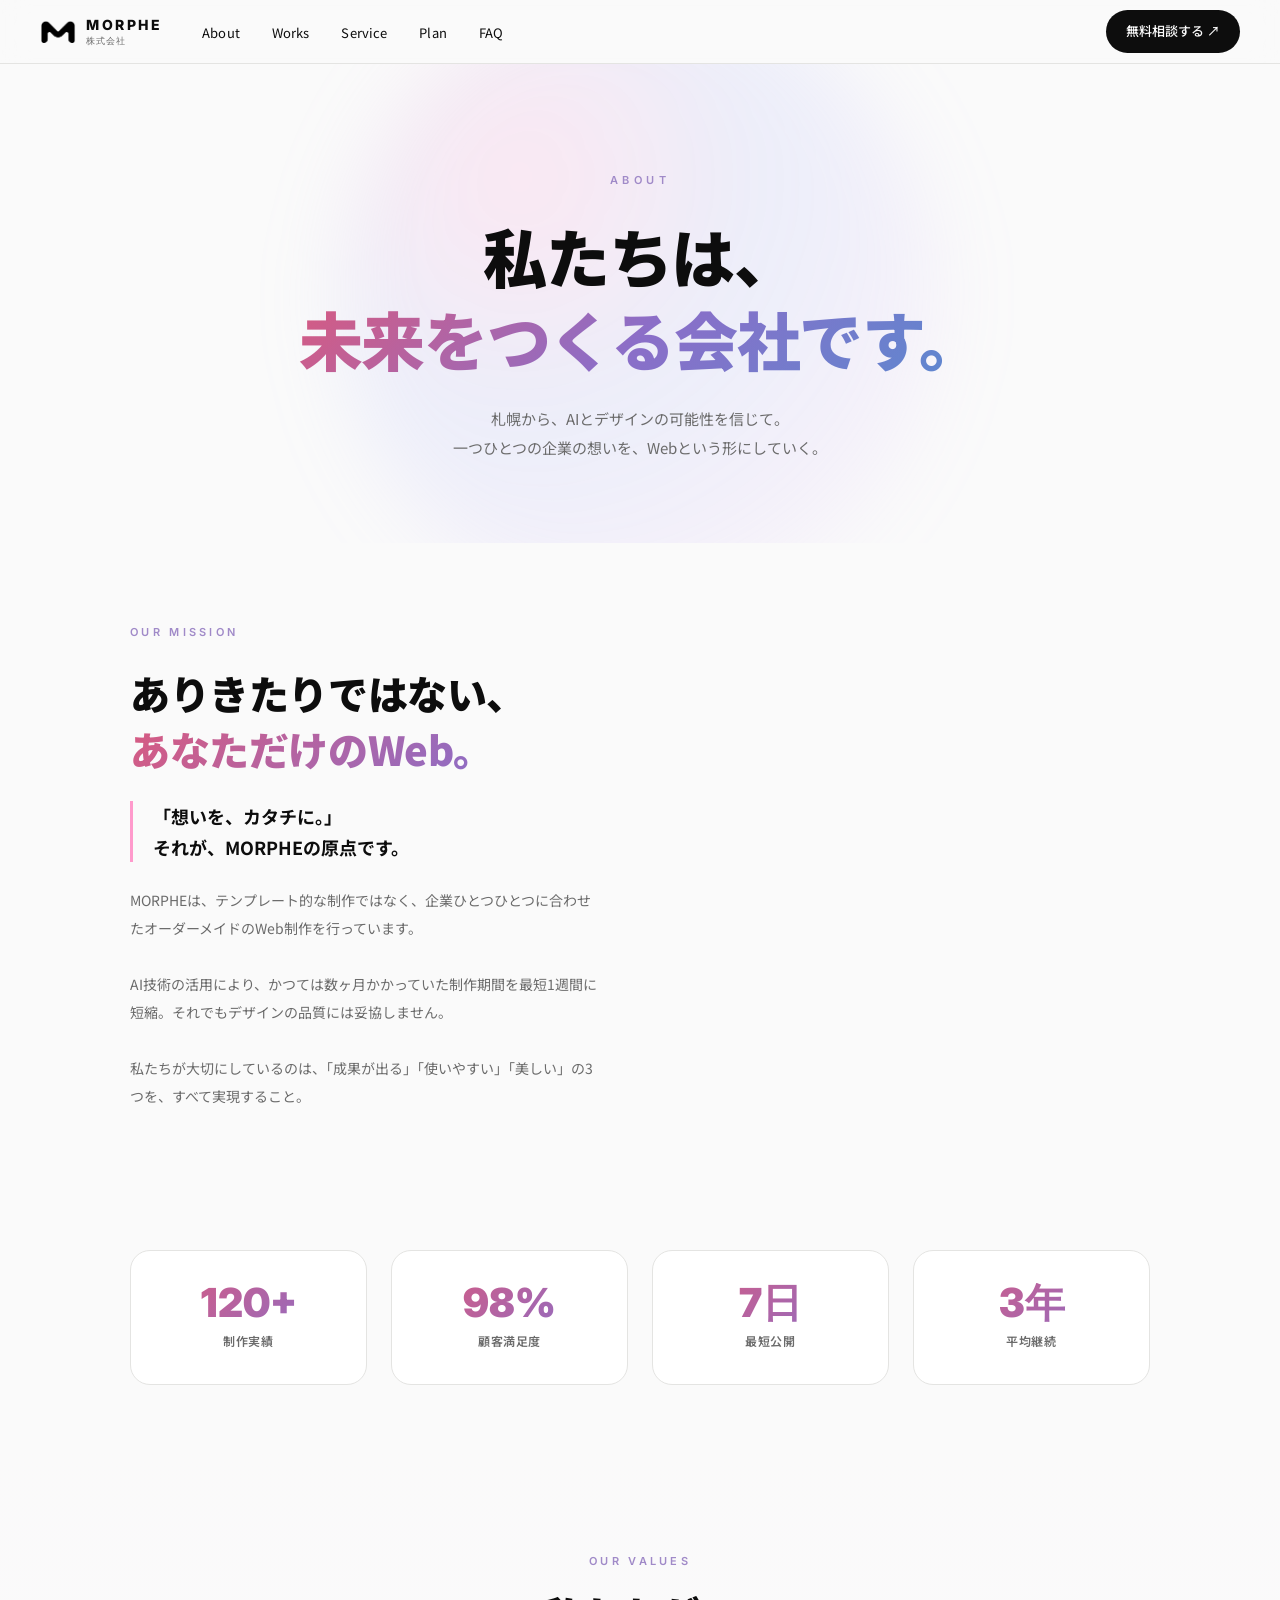
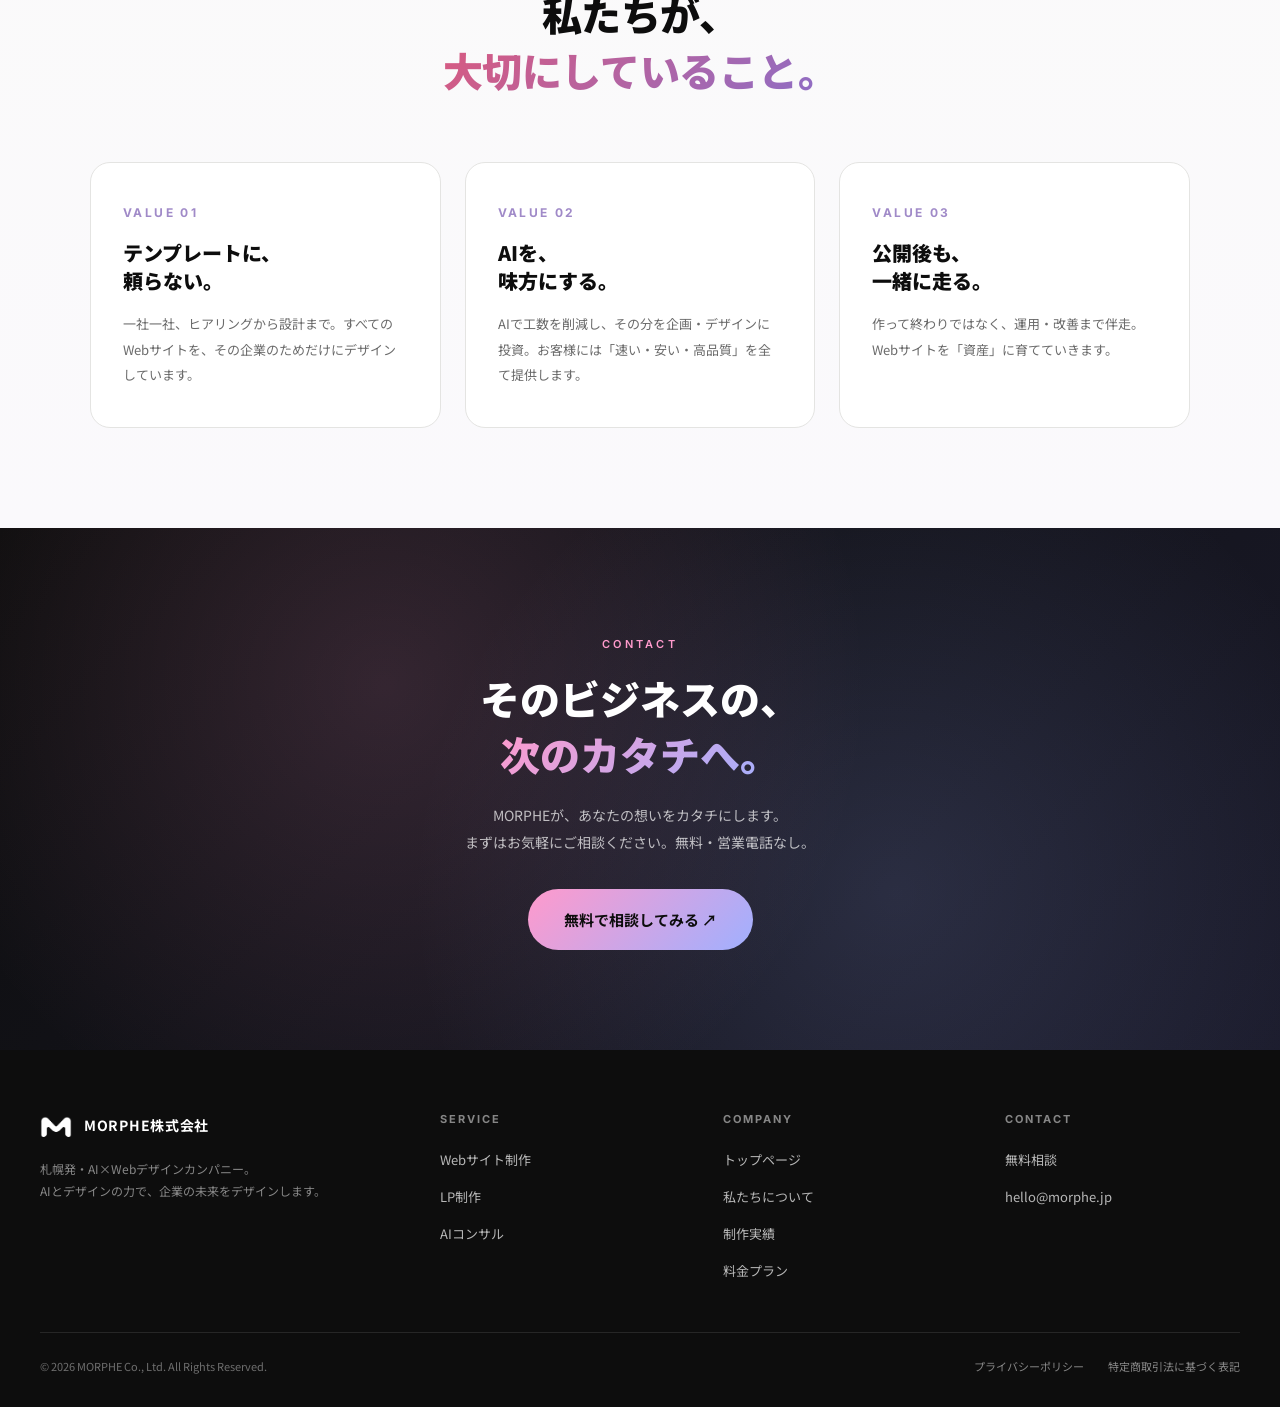
==== commit fd7b48d5: "fix: 進化モーフバグ修正 + Claude Code引き継ぎ" ====
--- a/about/index.html
+++ b/about/index.html
@@ -35,45 +35,68 @@
       overflow-x: hidden;
     }
     a { color: inherit; text-decoration: none; }
-    img { max-width: 100%; display: block; }
-
-    /* ══ NAV ══ */
+    img { max-width: 100%; display: block; }    /* ══ NAV（トップと統一）══ */
     nav {
-      position: sticky; top: 0; z-index: 100;
+      position: fixed;
+      top: 0; left: 0; right: 0;
+      z-index: 100;
+      height: 64px;
       background: rgba(250,250,250,0.85);
       backdrop-filter: blur(14px); -webkit-backdrop-filter: blur(14px);
       border-bottom: 1px solid var(--border);
-      padding: 0 40px; height: 68px;
-      display: flex; align-items: center; justify-content: space-between; gap: 32px;
-    }
-    .nav-logo { display: flex; align-items: center; gap: 10px; }
-    .nav-logo-icon { width: 36px; height: 36px; flex-shrink: 0; }
+      display: flex; align-items: center;
+      padding: 0 40px; gap: 40px;
+    }
+    .nav-logo {
+      display: flex; align-items: center; gap: 10px;
+      text-decoration: none; color: var(--black); flex-shrink: 0;
+    }
+    .nav-logo-icon {
+      width: 36px; height: 36px;
+      display: flex; align-items: center; justify-content: center;
+      flex-shrink: 0;
+    }
     .nav-logo-icon img { width: 100%; height: 100%; object-fit: contain; }
-    .nav-logo-text { display: flex; flex-direction: column; line-height: 1; }
+    .nav-logo-text {
+      font-family: 'Inter', sans-serif; font-size: 12px;
+      font-weight: 800; letter-spacing: 0.15em; line-height: 1.2;
+      color: var(--black);
+    }
     .logo-morphe {
-      font-family: 'Inter', sans-serif; font-size: 14px; font-weight: 800;
+      display: block; font-size: 14px; font-weight: 800;
       letter-spacing: 0.18em; color: var(--black);
     }
     .logo-kaisha {
-      font-size: 9px; font-weight: 500; color: var(--gray);
-      letter-spacing: 0.1em; margin-top: 2px;
+      display: block; font-size: 9px; font-weight: 500;
+      color: var(--gray); letter-spacing: 0.1em; margin-top: 2px;
     }
     .nav-links {
-      display: flex; align-items: center; gap: 32px; list-style: none;
+      display: flex; align-items: center; gap: 32px;
+      flex: 1; list-style: none;
+      margin: 0; padding: 0;
     }
     .nav-links a {
-      font-size: 13px; font-weight: 500; color: var(--black);
+      font-size: 13px; font-weight: 400; color: var(--black);
+      text-decoration: none; letter-spacing: 0.01em;
       transition: opacity 0.2s;
     }
-    .nav-links a:hover { opacity: 0.6; }
+    .nav-links a:hover { opacity: 0.5; }
     .nav-cta {
-      display: inline-flex; align-items: center; gap: 6px;
+      display: flex; align-items: center; gap: 6px;
       background: var(--black); color: var(--white);
-      padding: 10px 20px; border-radius: 50px;
-      font-size: 13px; font-weight: 600;
-      transition: transform 0.2s, box-shadow 0.2s;
-    }
-    .nav-cta:hover { transform: translateY(-1px); box-shadow: 0 8px 20px rgba(0,0,0,0.15); }
+      border: none; border-radius: 50px;
+      padding: 10px 20px;
+      font-size: 13px; font-weight: 500;
+      cursor: pointer; transition: transform 0.2s, box-shadow 0.2s;
+      text-decoration: none; flex-shrink: 0;
+    }
+    .nav-cta:hover {
+      transform: translateY(-1px);
+      box-shadow: 0 8px 20px rgba(0,0,0,0.15);
+    }
+
+    /* navが固定なのでbody先頭にpadding */
+    body { padding-top: 64px; }
 
     /* ══ HERO ══ */
     .about-hero {
@@ -434,11 +457,11 @@
   <ul class="nav-links">
     <li><a href="/about">About</a></li>
     <li><a href="/works">Works</a></li>
+    <li><a href="/#service">Service</a></li>
     <li><a href="/#pricing">Plan</a></li>
-    <li><a href="/#service">Service</a></li>
     <li><a href="/#faq">FAQ</a></li>
   </ul>
-  <a href="/contact" class="nav-cta">無料相談 ↗</a>
+  <a href="/contact" class="nav-cta">無料相談する ↗</a>
 </nav>
 
 <section class="about-hero">
@@ -638,15 +661,15 @@
     { threshold: 0.97, src: '/assets/morph_welcome.png',   label: 'STAGE 9', bubble: 'ようこそ！' }
   ];
 
-  let currentStageIndex = 0;
+  let currentStageIndex = -1;  /* -1で初期化することで初回必ず描画 */
   let bubbleTimeoutId = null;
+  let morphStartScrollY = null;
+  let isMorphVisible = false;
 
   function updateMorphStage(progress) {
     let newStageIndex = 0;
     for (let i = morphStages.length - 1; i >= 0; i--) {
-      if (progress >= morphStages[i].threshold) {
-        newStageIndex = i; break;
-      }
+      if (progress >= morphStages[i].threshold) { newStageIndex = i; break; }
     }
     if (newStageIndex !== currentStageIndex) {
       currentStageIndex = newStageIndex;
@@ -672,12 +695,30 @@
     requestAnimationFrame(() => {
       const scrollY = window.scrollY;
       const totalHeight = document.body.scrollHeight - window.innerHeight;
-      const progress = scrollY / Math.max(totalHeight, 1);
-      if (bar) bar.style.width = (progress * 100) + '%';
-      const showMorph = scrollY > 300;
-      morphEvo.classList.toggle('visible', showMorph);
-      if (floatingCTA) floatingCTA.classList.toggle('visible', showMorph);
-      if (showMorph) updateMorphStage(progress);
+      if (bar) bar.style.width = ((scrollY / Math.max(totalHeight, 1)) * 100) + '%';
+
+      const shouldShow = scrollY > 200;
+
+      if (shouldShow && !isMorphVisible) {
+        morphStartScrollY = scrollY;
+        isMorphVisible = true;
+        morphEvo.classList.add('visible');
+        if (floatingCTA) floatingCTA.classList.add('visible');
+        currentStageIndex = -1;
+        updateMorphStage(0);
+      } else if (!shouldShow && isMorphVisible) {
+        isMorphVisible = false;
+        morphEvo.classList.remove('visible');
+        if (floatingCTA) floatingCTA.classList.remove('visible');
+      } else if (isMorphVisible && morphStartScrollY !== null) {
+        const remainingScroll = totalHeight - morphStartScrollY;
+        const scrolledFromStart = scrollY - morphStartScrollY;
+        const progress = remainingScroll > 0
+          ? Math.max(0, Math.min(1, scrolledFromStart / remainingScroll))
+          : 0;
+        updateMorphStage(progress);
+      }
+
       ticking = false;
     });
     ticking = true;
